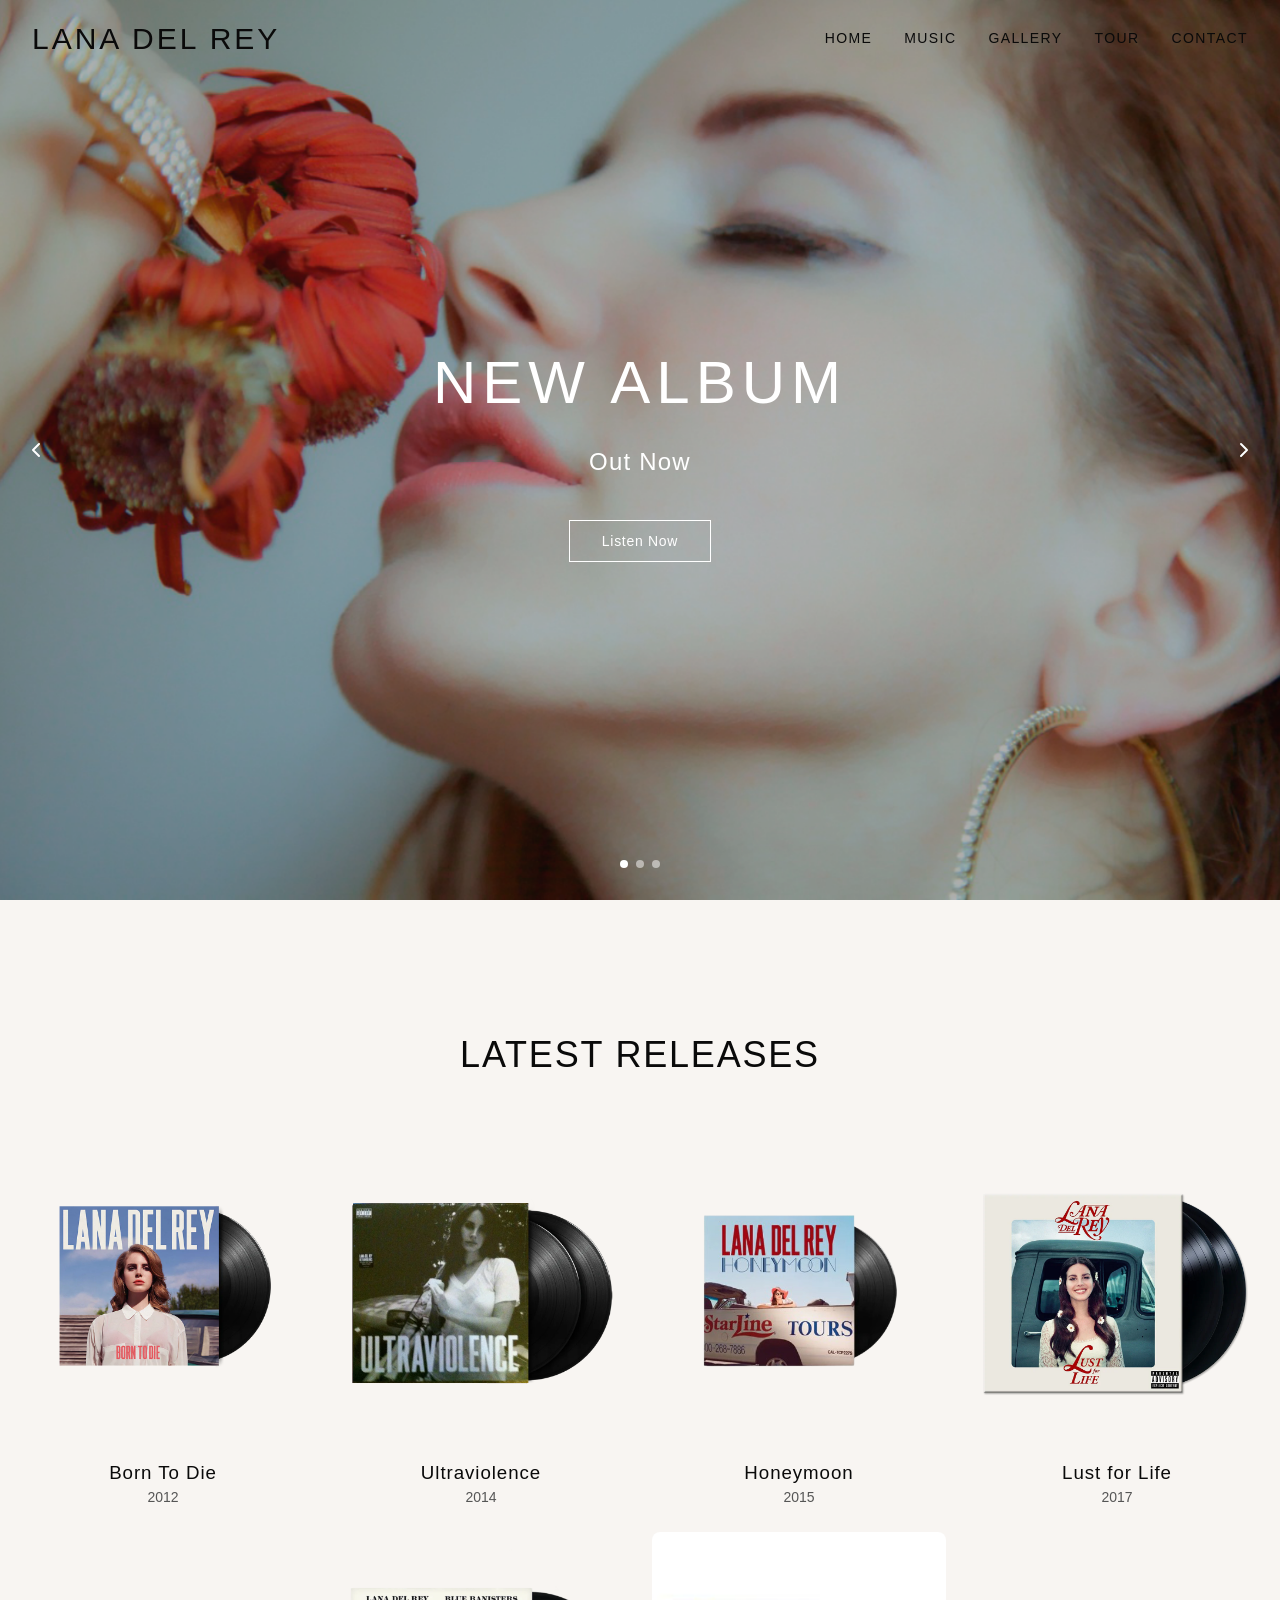
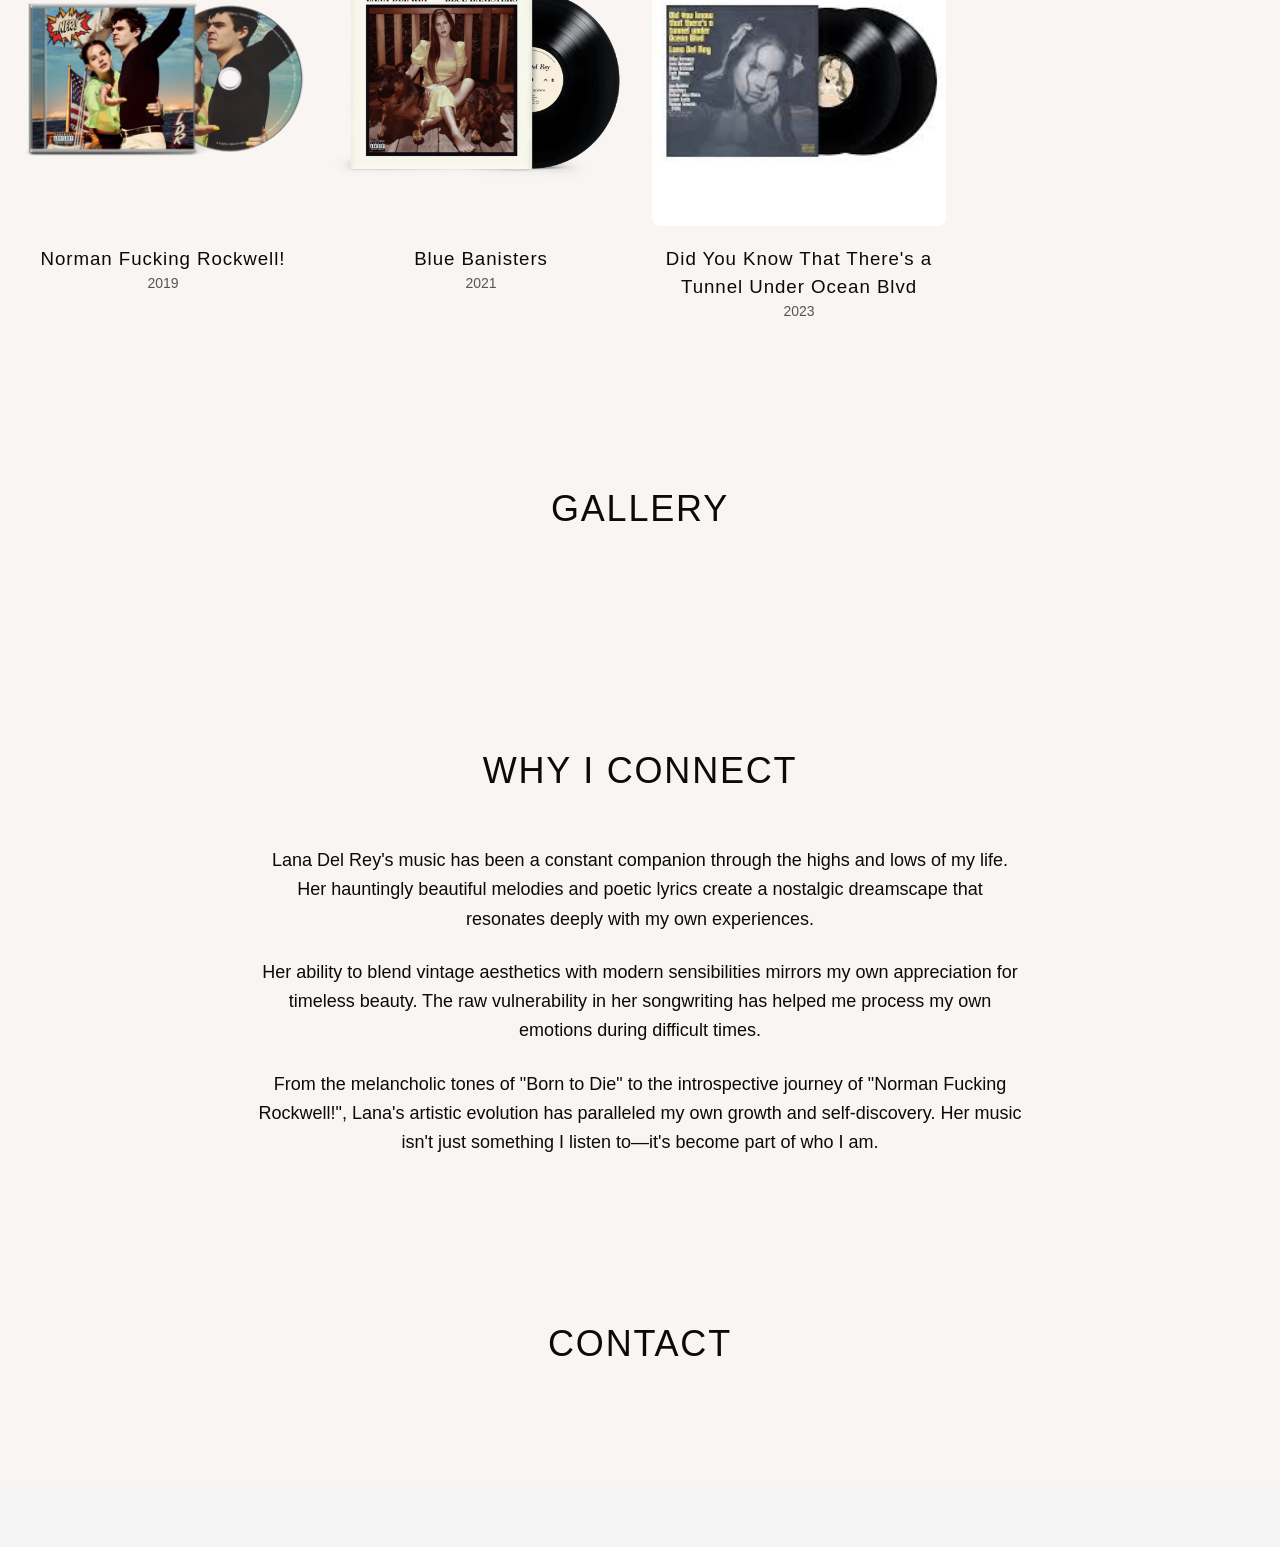
==== index.html @ 97d62895 "lanita :p" ====
<!DOCTYPE html>
<html lang="es">
<head>
  <meta charset="UTF-8">
  <meta name="viewport" content="width=device-width, initial-scale=1.0">
  <title>Lana Del Rey Fan Page</title>
  <link rel="stylesheet" href="animation1.css">
  <link rel="stylesheet" href="styles.css">
  <link rel="stylesheet" href="discography.css">
</head>
<body>
  <main class="min-h-screen bg-light">
    <!-- Navbar -->
    <nav id="navbar" class="navbar navbar-transparent">
      <div class="container">
        <div class="navbar-container">
          <a href="/" class="navbar-logo">LANA DEL REY</a>
          
          <div class="navbar-desktop">
            <a href="#" class="navbar-desktop-link">HOME</a>
            <a href="#music" class="navbar-desktop-link">MUSIC</a>
            <a href="#gallery" class="navbar-desktop-link">GALLERY</a>
            <a href="#tour" class="navbar-desktop-link">TOUR</a>
            <a href="#contact" class="navbar-desktop-link">CONTACT</a>
          </div>
          
          <button class="navbar-mobile-button" id="mobile-menu-open">
            <svg xmlns="http://www.w3.org/2000/svg" width="24" height="24" viewBox="0 0 24 24" fill="none" stroke="currentColor" stroke-width="2" stroke-linecap="round" stroke-linejoin="round">
              <line x1="4" x2="20" y1="12" y2="12" />
              <line x1="4" x2="20" y1="6" y2="6" />
              <line x1="4" x2="20" y1="18" y2="18" />
            </svg>
          </button>
        </div>
      </div>
    </nav>
    
    <!-- Mobile Menu -->
    <div id="mobile-menu" class="navbar-mobile-menu">
      <div class="navbar-mobile-header">
        <button class="navbar-mobile-close" id="mobile-menu-close">
          <svg xmlns="http://www.w3.org/2000/svg" width="24" height="24" viewBox="0 0 24 24" fill="none" stroke="currentColor" stroke-width="2" stroke-linecap="round" stroke-linejoin="round">
            <path d="M18 6 6 18" />
            <path d="m6 6 12 12" />
          </svg>
        </button>
      </div>
      <div class="navbar-mobile-links">
        <a href="#" class="navbar-mobile-link" data-mobile-link>HOME</a>
        <a href="#music" class="navbar-mobile-link" data-mobile-link>MUSIC</a>
        <a href="#gallery" class="navbar-mobile-link" data-mobile-link>GALLERY</a>
        <a href="#tour" class="navbar-mobile-link" data-mobile-link>TOUR</a>
        <a href="#contact" class="navbar-mobile-link" data-mobile-link>CONTACT</a>
      </div>
    </div>
    
    <!-- Hero Slider -->
    <div id="hero-slider" class="hero-slider">
      <div class="hero-slide active" data-index="0">
        <div class="hero-bg" style="background-image: url('assets/img/slide1.png')">
          <div class="hero-overlay"></div>
        </div>
        <div class="hero-content">
          <div class="hero-text">
            <h1 class="hero-title">NEW ALBUM</h1>
            <p class="hero-subtitle">Out Now</p>
            <button class="hero-button">Listen Now</button>
          </div>
        </div>
      </div>
      
      <div class="hero-slide" data-index="1">
        <div class="hero-bg" style="background-image: url('assets/img/slide2.png')">
          <div class="hero-overlay"></div>
        </div>
        <div class="hero-content">
          <div class="hero-text">
            <h1 class="hero-title">WORLD TOUR</h1>
            <p class="hero-subtitle">Starting June 2025</p>
            <button class="hero-button">Get Tickets</button>
          </div>
        </div>
      </div>
      
      <div class="hero-slide" data-index="2">
        <div class="hero-bg" style="background-image: url('assets/img/slide3.png')">
          <div class="hero-overlay"></div>
        </div>
        <div class="hero-content">
          <div class="hero-text">
            <h1 class="hero-title">EXCLUSIVE MERCH</h1>
            <p class="hero-subtitle">Limited Edition Collection</p>
            <button class="hero-button">Shop Now</button>
          </div>
        </div>
      </div>
      
      <button class="hero-nav-button hero-prev" id="hero-prev">
        <svg xmlns="http://www.w3.org/2000/svg" width="24" height="24" viewBox="0 0 24 24" fill="none" stroke="currentColor" stroke-width="2" stroke-linecap="round" stroke-linejoin="round">
          <path d="m15 18-6-6 6-6"/>
        </svg>
      </button>
      
      <button class="hero-nav-button hero-next" id="hero-next">
        <svg xmlns="http://www.w3.org/2000/svg" width="24" height="24" viewBox="0 0 24 24" fill="none" stroke="currentColor" stroke-width="2" stroke-linecap="round" stroke-linejoin="round">
          <path d="m9 18 6-6-6-6"/>
        </svg>
      </button>
      
      <div class="hero-dots">
        <button class="hero-dot active" data-index="0"></button>
        <button class="hero-dot" data-index="1"></button>
        <button class="hero-dot" data-index="2"></button>
      </div>
    </div>
    

    <div class="container mx-auto px-4 py-16 space-y-24">
      <section id="music" class="pt-16">
        <h2 class="text-3xl md-text-4xl font-light tracking-wider text-center mb-12">LATEST RELEASES</h2>

        
        <!-- Discography -->
        <div id="discography" class="discography">
        </div>
      </section>

      <section id="gallery" class="pt-16">
        <h2 class="text-3xl md-text-4xl font-light tracking-wider text-center mb-12">GALLERY</h2>
        <!-- Gallery - Se completará con el componente gallery -->
        <div id="gallery-container" class="gallery">
          <!-- El contenido de la galería se cargará desde JavaScript -->
        </div>
      </section>

      <section id="connection" class="pt-16">
        <h2 class="text-3xl md-text-4xl font-light tracking-wider text-center mb-12">WHY I CONNECT</h2>
        <div class="max-w-3xl mx-auto text-center">
          <p class="text-lg leading-relaxed mb-6">
            Lana Del Rey's music has been a constant companion through the highs and lows of my life. Her hauntingly
            beautiful melodies and poetic lyrics create a nostalgic dreamscape that resonates deeply with my own
            experiences.
          </p>
          <p class="text-lg leading-relaxed mb-6">
            Her ability to blend vintage aesthetics with modern sensibilities mirrors my own appreciation for timeless
            beauty. The raw vulnerability in her songwriting has helped me process my own emotions during difficult
            times.
          </p>
          <p class="text-lg leading-relaxed">
            From the melancholic tones of "Born to Die" to the introspective journey of "Norman Fucking Rockwell!",
            Lana's artistic evolution has paralleled my own growth and self-discovery. Her music isn't just something
            I listen to—it's become part of who I am.
          </p>
        </div>
      </section>

      <section id="contact" class="pt-16">
        <h2 class="text-3xl md-text-4xl font-light tracking-wider text-center mb-12">CONTACT</h2>
        <!-- Contact - Se completará con el componente contact -->
        <div id="contact-form" class="contact">
          <!-- El contenido del formulario de contacto se cargará desde JavaScript -->
        </div>
      </section>
    </div>
    
    <!-- Footer - Se completará con el componente footer -->
    <footer id="footer" class="footer">
      <!-- El contenido del footer se cargará desde JavaScript -->
    </footer>
  </main>

  <script src="animation.js"></script>
  <script src="hero-slider.js"></script>
  <script src="nav-bar.js"></script>
  <script src="discograhpy.js"></script>
</body>
</html>
---- styles.css ----
/* Estilos base */
:root {
  /* Variables de tema claro */
  --background: #f8f5f2;
  --foreground: #0a0a0a;
  --card: #ffffff;
  --card-foreground: #0a0a0a;
  --popover: #ffffff;
  --popover-foreground: #0a0a0a;
  --primary: #171717;
  --primary-foreground: #fafafa;
  --secondary: #f5f5f5;
  --secondary-foreground: #171717;
  --muted: #f5f5f5;
  --muted-foreground: #737373;
  --accent: #f5f5f5;
  --accent-foreground: #171717;
  --radius: 0.5rem;
  --sidebar-background: #fafafa;
  --sidebar-foreground: #424242;
  --sidebar-primary: #1a1a1a;
  --sidebar-primary-foreground: #fafafa;
  --sidebar-accent: #f4f4f5;
  --sidebar-accent-foreground: #1a1a1a;
  --sidebar-border: #e8e8ec;
}

html {
  scroll-behavior: smooth;
}

/* Estilos generales */
* {
  box-sizing: border-box;
  border-color: var(--border);
  margin: 0;
  padding: 0;
}

body {
  font-family: Arial, Helvetica, sans-serif;
  background-color: var(--background);
  color: var(--foreground);
  line-height: 1.5;
}

/* Utilidades para texto */
.text-balance {
  text-wrap: balance;
}

/* Utilidades comunes (simulando algunas clases de Tailwind) */
.container {
  width: 100%;
  margin-left: auto;
  margin-right: auto;
  padding-left: 1rem;
  padding-right: 1rem;
}

@media (min-width: 640px) {
  .container {
    max-width: 640px;
  }
}

@media (min-width: 768px) {
  .container {
    max-width: 768px;
  }
}

@media (min-width: 1024px) {
  .container {
    max-width: 1024px;
  }
}

@media (min-width: 1280px) {
  .container {
    max-width: 1280px;
  }
}

/* Utilidades para flex */
.flex {
  display: flex;
}

.flex-col {
  flex-direction: column;
}

.items-center {
  align-items: center;
}

.justify-between {
  justify-content: space-between;
}

.justify-center {
  justify-content: center;
}

.gap-2 {
  gap: 0.5rem;
}

.gap-4 {
  gap: 1rem;
}

/* Utilidades para margin y padding */
.m-0 {
  margin: 0;
}

.m-2 {
  margin: 0.5rem;
}

.m-4 {
  margin: 1rem;
}

.mx-auto {
  margin-left: auto;
  margin-right: auto;
}

.max-w-3xl {
  max-width: 48rem;
}

.mt-2 {
  margin-top: 0.5rem;
}

.mt-4 {
  margin-top: 1rem;
}

.mb-2 {
  margin-bottom: 0.5rem;
}

.mb-4 {
  margin-bottom: 1rem;
}

.mb-6 {
  margin-bottom: 1.5rem;
}

.mb-12 {
  margin-bottom: 3rem;
}

.space-y-24 > * + * {
  margin-top: 6rem;
}

.p-2 {
  padding: 0.5rem;
}

.p-4 {
  padding: 1rem;
}

.px-4 {
  padding-left: 1rem;
  padding-right: 1rem;
}

.py-16 {
  padding-top: 4rem;
  padding-bottom: 4rem;
}

.pt-16 {
  padding-top: 4rem;
}

/* Utilidades para bordes */
.rounded {
  border-radius: var(--radius);
}

.border {
  border-width: 1px;
  border-style: solid;
}

/* Componentes básicos */
.btn {
  display: inline-flex;
  align-items: center;
  justify-content: center;
  border-radius: var(--radius);
  font-weight: 500;
  padding: 0.5rem 1rem;
  cursor: pointer;
  transition: background-color 0.2s, color 0.2s, border-color 0.2s;
}

.btn-primary {
  background-color: var(--primary);
  color: var(--primary-foreground);
}

.btn-secondary {
  background-color: var(--secondary);
  color: var(--secondary-foreground);
}

.btn-outline {
  background-color: transparent;
  border: 1px solid var(--border);
}

.card {
  background-color: var(--card);
  color: var(--card-foreground);
  border-radius: var(--radius);
  border: 1px solid var(--border);
  padding: 1rem;
}

/* Utilidades para texto */
.text-sm {
  font-size: 0.875rem;
}

.text-base {
  font-size: 1rem;
}

.text-lg {
  font-size: 1.125rem;
}

.text-xl {
  font-size: 1.25rem;
}

.text-2xl {
  font-size: 1.5rem;
}

.text-3xl {
  font-size: 1.875rem;
}

.text-lg {
  font-size: 1.125rem;
}

.font-medium {
  font-weight: 500;
}

.font-bold {
  font-weight: 700;
}

.font-light {
  font-weight: 300;
}

.tracking-wider {
  letter-spacing: 0.05em;
}

.leading-relaxed {
  line-height: 1.625;
}

.text-center {
  text-align: center;
}

/* Utilidades para colores */
.bg-background {
  background-color: var(--background);
}

.bg-light {
  background-color: var(--background);
}

.bg-primary {
  background-color: var(--primary);
}

.bg-secondary {
  background-color: var(--secondary);
}

.bg-muted {
  background-color: var(--muted);
}

.text-foreground {
  color: var(--foreground);
}

.text-primary {
  color: var(--primary);
}

.text-secondary {
  color: var(--secondary-foreground);
}

.text-muted {
  color: var(--muted-foreground);
}

/* Utilidades para visibilidad */
.hidden {
  display: none;
}

.min-h-screen {
  min-height: 100vh;
}

/* Navbar */
.navbar {
  position: fixed;
  top: 0;
  left: 0;
  width: 100%;
  z-index: 50;
  transition: all 0.3s ease;
}

.navbar-transparent {
  background-color: transparent;
}

.navbar-scrolled {
  background-color: rgba(255, 255, 255, 0.9);
  backdrop-filter: blur(8px);
  box-shadow: 0 1px 2px rgba(0, 0, 0, 0.1);
}

.navbar-container {
  display: flex;
  align-items: center;
  justify-content: space-between;
  padding: 1rem;
}

.navbar-logo {
  font-size: 1.5rem;
  font-weight: 300;
  letter-spacing: 0.1em;
  text-decoration: none;
  color: inherit;
}

.navbar-desktop {
  display: none;
}

.navbar-desktop-link {
  font-size: 0.875rem;
  letter-spacing: 0.1em;
  text-decoration: none;
  color: inherit;
  position: relative;
}

.navbar-desktop-link:hover {
  color: #666;
}

.navbar-desktop-link::after {
  content: "";
  position: absolute;
  bottom: -4px;
  left: 0;
  width: 0;
  height: 1px;
  background-color: black;
  transition: width 0.3s ease;
}

.navbar-desktop-link:hover::after {
  width: 100%;
}

.navbar-mobile-button {
  background: none;
  border: none;
  cursor: pointer;
  padding: 0;
}

.navbar-mobile-menu {
  position: fixed;
  inset: 0;
  background-color: white;
  z-index: 100;
  display: flex;
  flex-direction: column;
  transform: translateX(100%);
  transition: transform 0.3s ease, opacity 0.3s ease;
  opacity: 0;
}

.navbar-mobile-menu.active {
  transform: translateX(0);
  opacity: 1;
}

.navbar-mobile-header {
  display: flex;
  justify-content: flex-end;
  padding: 1rem;
}

.navbar-mobile-close {
  background: none;
  border: none;
  cursor: pointer;
  padding: 0;
}

.navbar-mobile-links {
  display: flex;
  flex-direction: column;
  align-items: center;
  justify-content: center;
  flex: 1;
}

.navbar-mobile-link {
  font-size: 1.25rem;
  letter-spacing: 0.1em;
  text-decoration: none;
  color: inherit;
  margin: 1rem 0;
}

@media (min-width: 768px) {
  .navbar-logo {
    font-size: 1.875rem;
  }
  
  .navbar-desktop {
    display: flex;
    gap: 2rem;
  }
  
  .navbar-mobile-button {
    display: none;
  }
}

.hero-slider {
  width: 100%;
  height: 100vh;
  position: relative;
  overflow: hidden;
}

.hero-slide {
  position: absolute;
  inset: 0;
  opacity: 0;
  transition: opacity 1s ease;
}

.hero-slide.active {
  opacity: 1;
}

.hero-bg {
  position: absolute;
  inset: 0;
  background-size: cover;
  background-position: center;
}

.hero-overlay {
  position: absolute;
  inset: 0;
  background-color: rgba(0, 0, 0, 0.3);
}

.hero-content {
  position: absolute;
  inset: 0;
  display: flex;
  align-items: center;
  justify-content: center;
  text-align: center;
  color: white;
}

.hero-text {
  padding: 0 1rem;
}

.hero-title {
  font-size: 2.25rem;
  font-weight: 300;
  letter-spacing: 0.1em;
  margin-bottom: 1rem;
}

.hero-subtitle {
  font-size: 1.25rem;
  font-weight: 300;
  letter-spacing: 0.05em;
  margin-bottom: 1.5rem;
}

.hero-button {
  margin-top: 1rem;
  padding: 0.75rem 2rem;
  border: 1px solid white;
  background: transparent;
  color: white;
  font-size: 0.875rem;
  letter-spacing: 0.05em;
  cursor: pointer;
  transition: background-color 0.3s, color 0.3s;
}

.hero-button:hover {
  background-color: white;
  color: black;
}

.hero-nav-button {
  position: absolute;
  top: 50%;
  transform: translateY(-50%);
  width: 2.5rem;
  height: 2.5rem;
  display: flex;
  align-items: center;
  justify-content: center;
  color: white;
  background: transparent;
  border: none;
  border-radius: 50%;
  cursor: pointer;
  transition: background-color 0.3s;
}

.hero-nav-button:hover {
  background-color: rgba(255, 255, 255, 0.1);
}

.hero-prev {
  left: 1rem;
}

.hero-next {
  right: 1rem;
}

.hero-dots {
  position: absolute;
  bottom: 2rem;
  left: 50%;
  transform: translateX(-50%);
  display: flex;
  gap: 0.5rem;
}

.hero-dot {
  width: 0.5rem;
  height: 0.5rem;
  border-radius: 50%;
  background-color: rgba(255, 255, 255, 0.5);
  border: none;
  padding: 0;
  cursor: pointer;
}

.hero-dot.active {
  background-color: white;
}

@media (min-width: 768px) {
  .hero-title {
    font-size: 3.75rem;
  }
  
  .hero-subtitle {
    font-size: 1.5rem;
  }
}

.music-player {
  margin-bottom: 2rem;
}

.discography {
  display: grid;
  grid-template-columns: repeat(1, 1fr);
  gap: 1.5rem;
}

.gallery {
  display: grid;
  grid-template-columns: repeat(1, 1fr);
  gap: 1rem;
}

.contact {
  max-width: 36rem;
  margin: 0 auto;
}

.footer {
  background-color: var(--muted);
  padding: 2rem 0;
  text-align: center;
}

/* Media queries */
@media (min-width: 768px) {
  .md-text-4xl {
    font-size: 2.25rem;
  }
  
  .md\:block {
    display: block;
  }

  .md\:hidden {
    display: none;
  }
  
  .discography {
    grid-template-columns: repeat(2, 1fr);
  }
  
  .gallery {
    grid-template-columns: repeat(3, 1fr);
  }
}

@media (min-width: 1024px) {
  .discography {
    grid-template-columns: repeat(3, 1fr);
  }
  
  .gallery {
    grid-template-columns: repeat(4, 1fr);
  }
}
---- discography.css ----
:root {
  --background: #f8f5f2;
  --foreground: #0a0a0a;
  --card: #ffffff;
  --card-foreground: #0a0a0a;
  --popover: #ffffff;
  --popover-foreground: #0a0a0a;
  --primary: #171717;
  --primary-foreground: #fafafa;
  --secondary: #f5f5f5;
  --secondary-foreground: #171717;
  --muted: #f5f5f5;
  --muted-foreground: #737373;
  --accent: #f5f5f5;
  --accent-foreground: #171717;    
}

.discography {
  display: grid;
  grid-template-columns: repeat(auto-fit, minmax(180px, 1fr));
  max-width: 1440px; /* opcional para evitar filas muy largas en pantallas grandes */
  gap: 1.5rem;
  margin-top: 4rem;
}

@media (min-width: 1280px) {
  .discography {
    grid-template-columns: repeat(4, 1fr);
  }
}

.album-card {
  cursor: pointer;
  transition: transform 0.3s ease;
  position: relative;
}

.album-card:hover {
  transform: translateY(-10px);
}

.album-card img {
  width: 100%;
  aspect-ratio: 1 / 1;
  object-fit: cover;
  border-radius: 0.5rem;
  transition: transform 0.5s ease;
}

.album-card:hover img {
  transform: scale(1.1);
}

.album-overlay {
  position: absolute;
  inset: 0;
  background-color: rgba(0, 0, 0, 0);
  display: flex;
  align-items: center;
  justify-content: center;
  transition: background-color 0.3s ease, opacity 0.3s ease;
  opacity: 0;
  border-radius: 0.5rem;
}

.album-card:hover .album-overlay {
  background-color: rgba(0, 0, 0, 0.3);
  opacity: 1;
}

.album-overlay button {
  background-color: white;
  color: black;
  padding: 0.5rem 1rem;
  font-size: 0.875rem;
  border-radius: 0.25rem;
  text-transform: uppercase;
  letter-spacing: 0.05em;
  border: none;
  transition: background-color 0.3s ease, color 0.3s ease, transform 0.2s ease;
}

.album-overlay button:hover {
  background-color: var(--accent-foreground);
  color: white;
  transform: scale(1.05);
}

.album-info {
  margin-top: 0.75rem;
  text-align: center;
}

.album-info h3 {
  font-weight: 500;
  letter-spacing: 0.05em;
}

.album-info p {
  font-size: 0.875rem;
  color: #555;
}
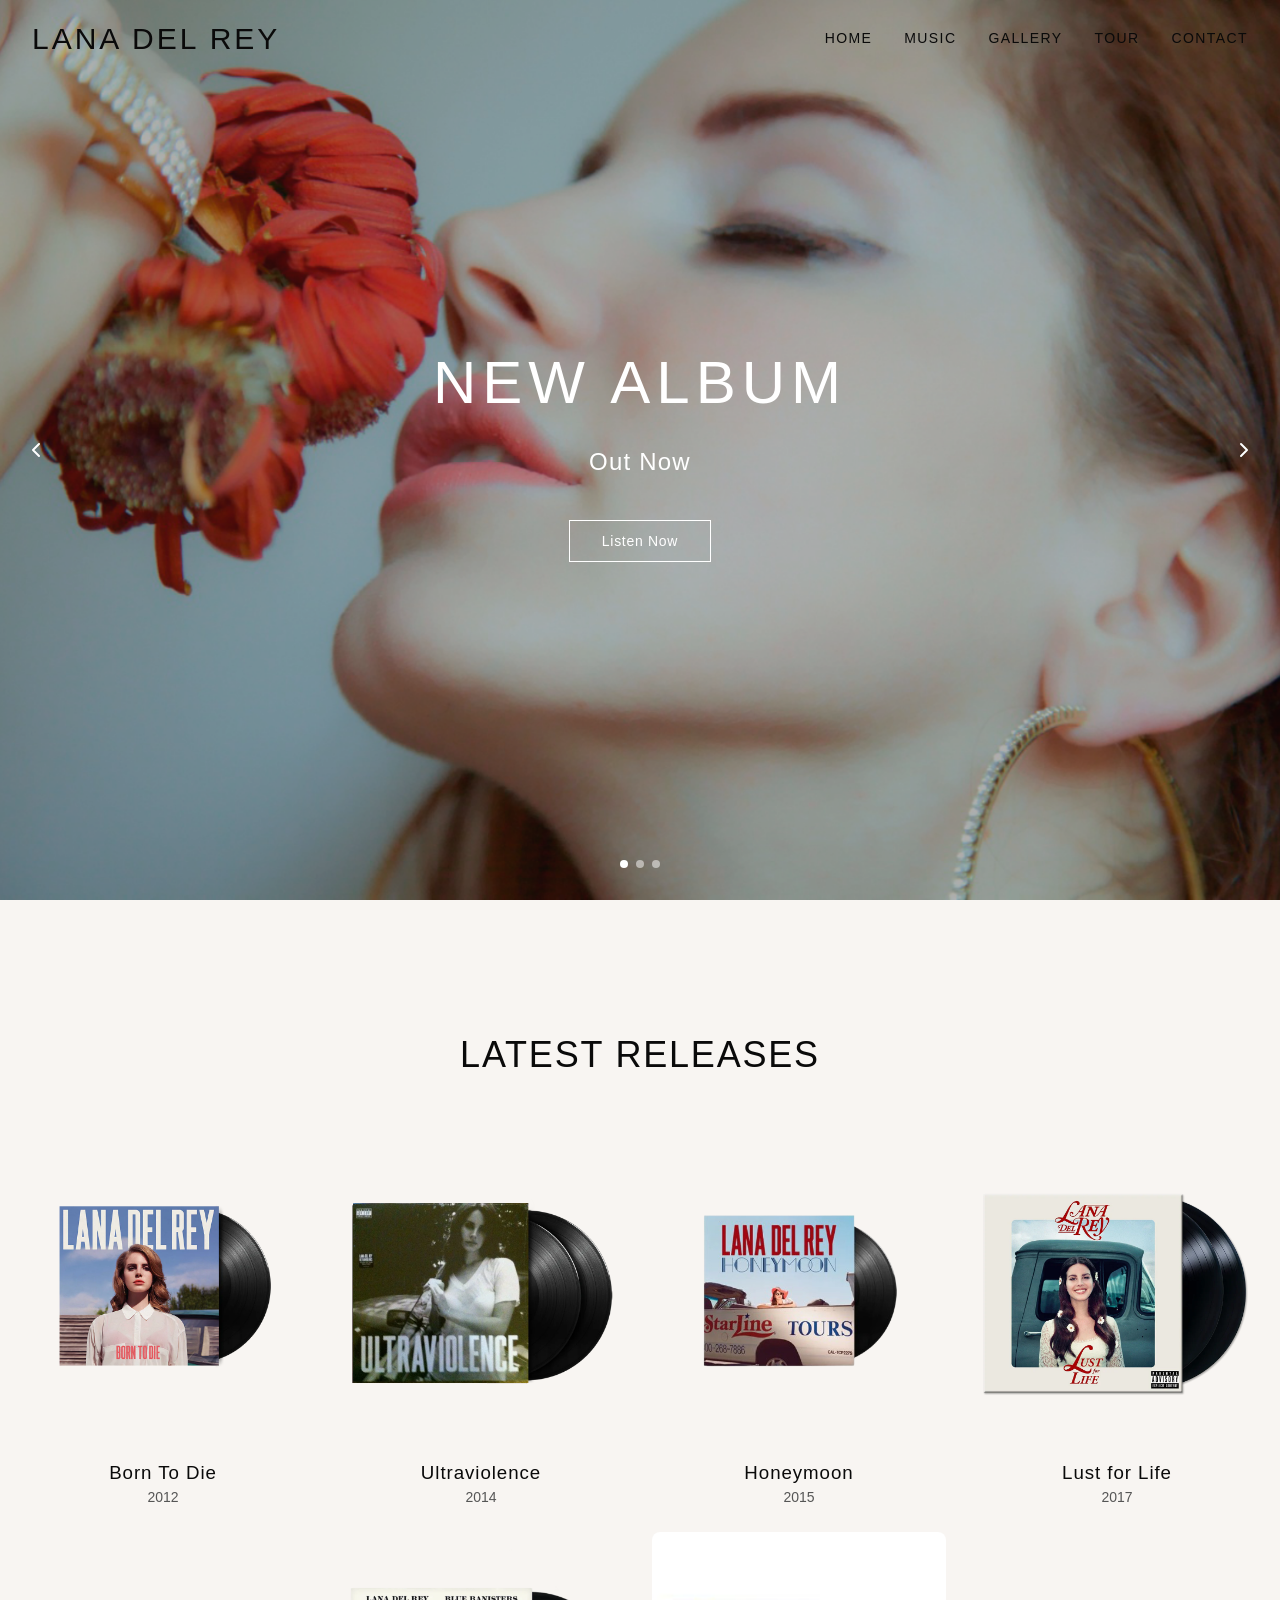
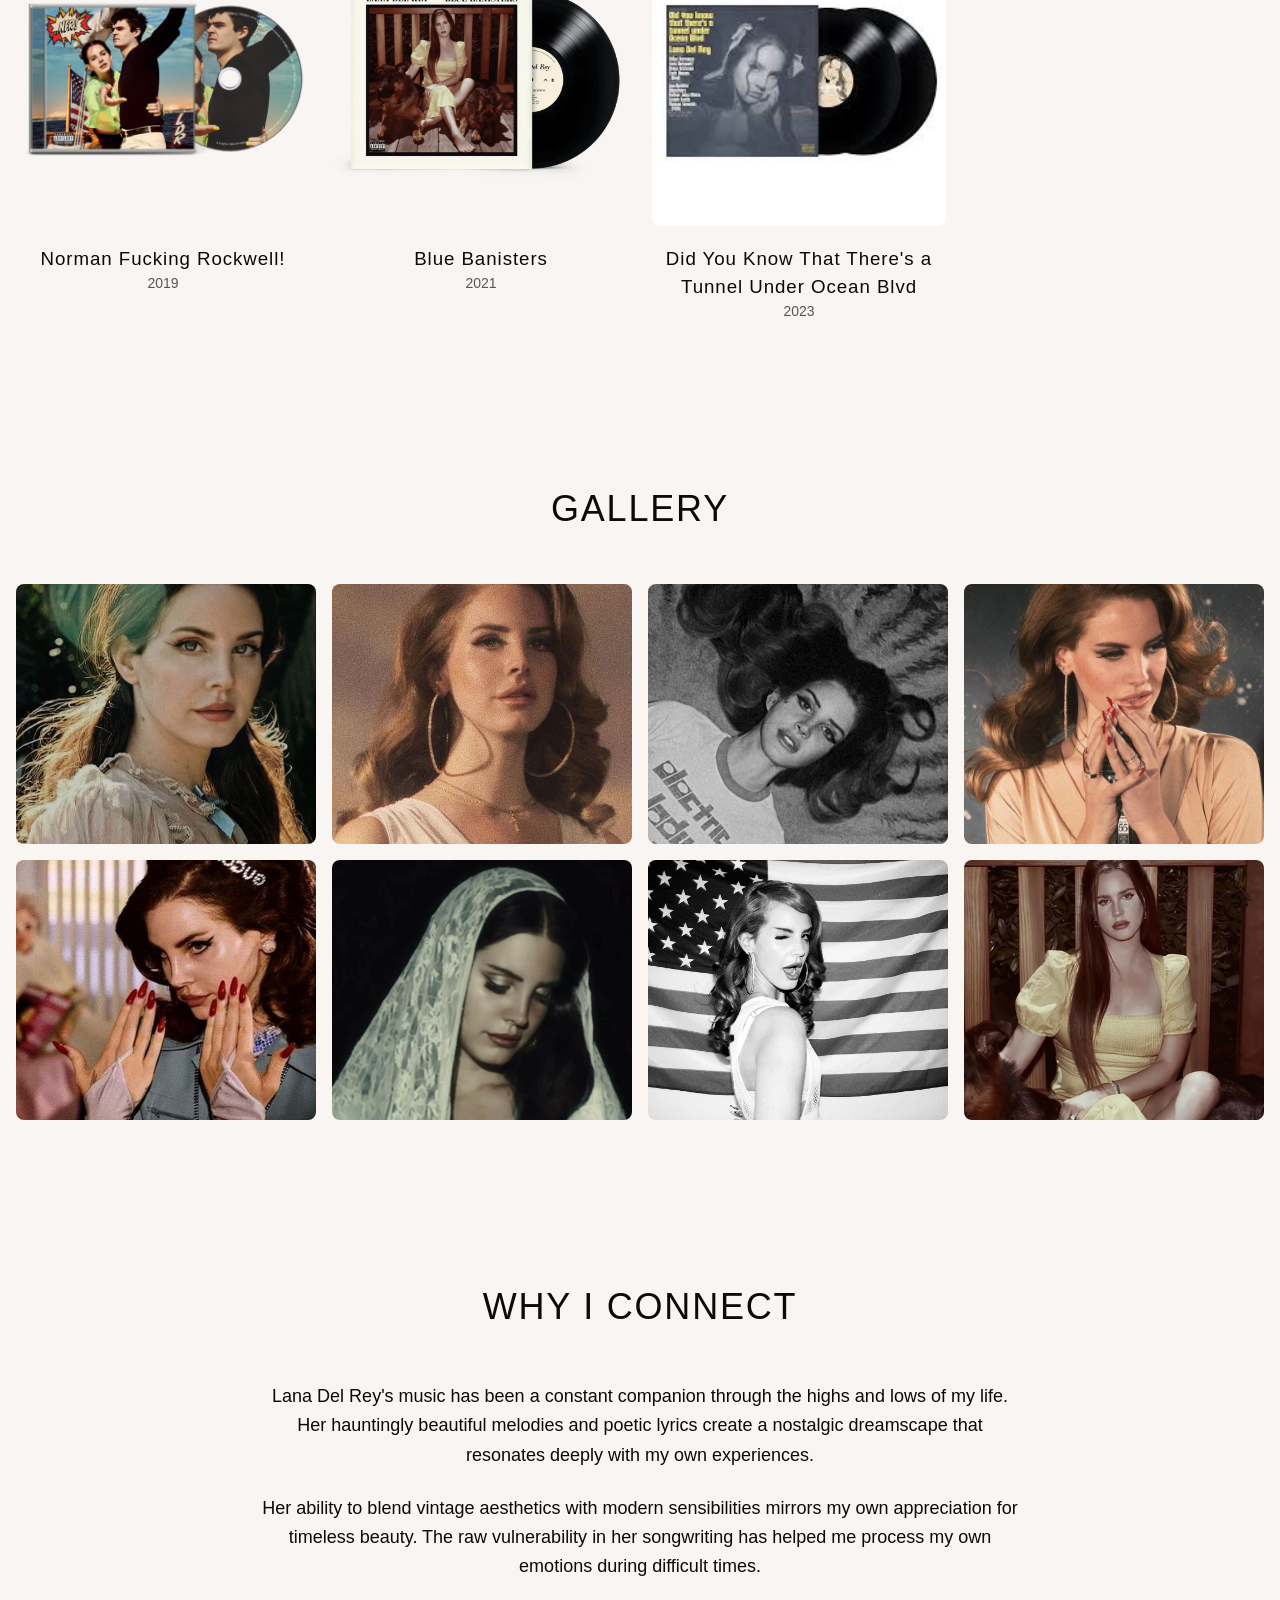
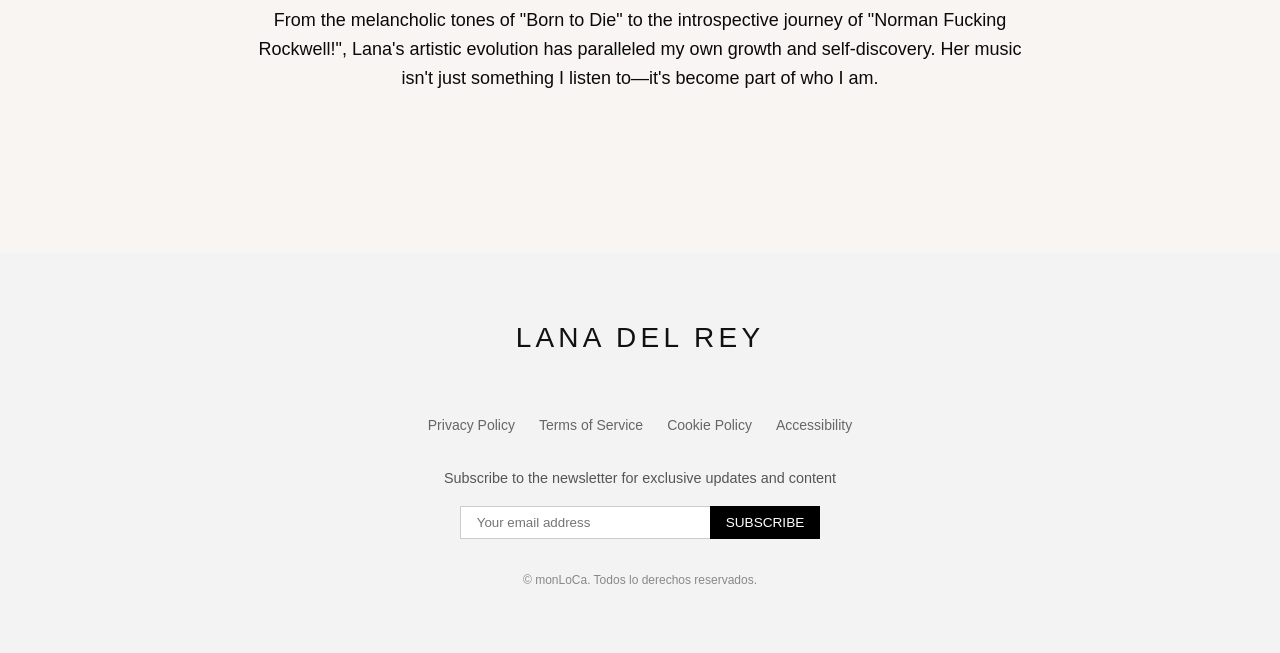
==== commit 40a25665: "aaaaaaaaaaaaaaaa" ====
--- a/index.html
+++ b/index.html
@@ -1,177 +1,277 @@
 <!DOCTYPE html>
 <html lang="es">
-<head>
-  <meta charset="UTF-8">
-  <meta name="viewport" content="width=device-width, initial-scale=1.0">
-  <title>Lana Del Rey Fan Page</title>
-  <link rel="stylesheet" href="animation1.css">
-  <link rel="stylesheet" href="styles.css">
-  <link rel="stylesheet" href="discography.css">
-</head>
-<body>
-  <main class="min-h-screen bg-light">
-    <!-- Navbar -->
-    <nav id="navbar" class="navbar navbar-transparent">
-      <div class="container">
-        <div class="navbar-container">
-          <a href="/" class="navbar-logo">LANA DEL REY</a>
-          
-          <div class="navbar-desktop">
-            <a href="#" class="navbar-desktop-link">HOME</a>
-            <a href="#music" class="navbar-desktop-link">MUSIC</a>
-            <a href="#gallery" class="navbar-desktop-link">GALLERY</a>
-            <a href="#tour" class="navbar-desktop-link">TOUR</a>
-            <a href="#contact" class="navbar-desktop-link">CONTACT</a>
-          </div>
-          
-          <button class="navbar-mobile-button" id="mobile-menu-open">
-            <svg xmlns="http://www.w3.org/2000/svg" width="24" height="24" viewBox="0 0 24 24" fill="none" stroke="currentColor" stroke-width="2" stroke-linecap="round" stroke-linejoin="round">
-              <line x1="4" x2="20" y1="12" y2="12" />
-              <line x1="4" x2="20" y1="6" y2="6" />
-              <line x1="4" x2="20" y1="18" y2="18" />
+  <head>
+    <meta charset="UTF-8" />
+    <meta name="viewport" content="width=device-width, initial-scale=1.0" />
+    <title>Lana Del Rey Fan Page</title>
+    <link rel="icon" type="image/x-icon" href="assets/img/icon.png" />
+    <link rel="stylesheet" href="animation1.css"/>
+    <link rel="stylesheet" href="styles.css"/>
+    <link rel="stylesheet" href="discography.css"/>
+    <link rel="stylesheet" href="gallery.css"/>
+    <link rel="stylesheet" href="footer.css"/>
+  </head>
+  <body>
+    <main class="min-h-screen bg-light">
+      <!-- Navbar -->
+      <nav id="navbar" class="navbar navbar-transparent">
+        <div class="container">
+          <div class="navbar-container">
+            <a href="/" class="navbar-logo">LANA DEL REY</a>
+
+            <div class="navbar-desktop">
+              <a href="#" class="navbar-desktop-link">HOME</a>
+              <a href="#music" class="navbar-desktop-link">MUSIC</a>
+              <a href="#gallery" class="navbar-desktop-link">GALLERY</a>
+              <a href="#tour" class="navbar-desktop-link">TOUR</a>
+              <a href="#contact" class="navbar-desktop-link">CONTACT</a>
+            </div>
+
+            <button class="navbar-mobile-button" id="mobile-menu-open">
+              <svg
+                xmlns="http://www.w3.org/2000/svg"
+                width="24"
+                height="24"
+                viewBox="0 0 24 24"
+                fill="none"
+                stroke="currentColor"
+                stroke-width="2"
+                stroke-linecap="round"
+                stroke-linejoin="round"
+              >
+                <line x1="4" x2="20" y1="12" y2="12" />
+                <line x1="4" x2="20" y1="6" y2="6" />
+                <line x1="4" x2="20" y1="18" y2="18" />
+              </svg>
+            </button>
+          </div>
+        </div>
+      </nav>
+
+      <!-- Mobile Menu -->
+      <div id="mobile-menu" class="navbar-mobile-menu">
+        <div class="navbar-mobile-header">
+          <button class="navbar-mobile-close" id="mobile-menu-close">
+            <svg
+              xmlns="http://www.w3.org/2000/svg"
+              width="24"
+              height="24"
+              viewBox="0 0 24 24"
+              fill="none"
+              stroke="currentColor"
+              stroke-width="2"
+              stroke-linecap="round"
+              stroke-linejoin="round"
+            >
+              <path d="M18 6 6 18" />
+              <path d="m6 6 12 12" />
             </svg>
           </button>
         </div>
+        <div class="navbar-mobile-links">
+          <a href="#" class="navbar-mobile-link" data-mobile-link>HOME</a>
+          <a href="#music" class="navbar-mobile-link" data-mobile-link>MUSIC</a>
+          <a href="#gallery" class="navbar-mobile-link" data-mobile-link
+            >GALLERY</a
+          >
+          <a href="#tour" class="navbar-mobile-link" data-mobile-link>TOUR</a>
+          <a href="#contact" class="navbar-mobile-link" data-mobile-link
+            >CONTACT</a
+          >
+        </div>
       </div>
-    </nav>
-    
-    <!-- Mobile Menu -->
-    <div id="mobile-menu" class="navbar-mobile-menu">
-      <div class="navbar-mobile-header">
-        <button class="navbar-mobile-close" id="mobile-menu-close">
-          <svg xmlns="http://www.w3.org/2000/svg" width="24" height="24" viewBox="0 0 24 24" fill="none" stroke="currentColor" stroke-width="2" stroke-linecap="round" stroke-linejoin="round">
-            <path d="M18 6 6 18" />
-            <path d="m6 6 12 12" />
+
+      <!-- Hero Slider -->
+      <div id="hero-slider" class="hero-slider">
+        <div class="hero-slide active" data-index="0">
+          <div
+            class="hero-bg"
+            style="background-image: url('assets/img/slide1.png')"
+          >
+            <div class="hero-overlay"></div>
+          </div>
+          <div class="hero-content">
+            <div class="hero-text">
+              <h1 class="hero-title">NEW ALBUM</h1>
+              <p class="hero-subtitle">Out Now</p>
+              <button class="hero-button">Listen Now</button>
+            </div>
+          </div>
+        </div>
+
+        <div class="hero-slide" data-index="1">
+          <div
+            class="hero-bg"
+            style="background-image: url('assets/img/slide2.png')"
+          >
+            <div class="hero-overlay"></div>
+          </div>
+          <div class="hero-content">
+            <div class="hero-text">
+              <h1 class="hero-title">WORLD TOUR</h1>
+              <p class="hero-subtitle">Starting June 2025</p>
+              <button class="hero-button">Get Tickets</button>
+            </div>
+          </div>
+        </div>
+
+        <div class="hero-slide" data-index="2">
+          <div
+            class="hero-bg"
+            style="background-image: url('assets/img/slide3.png')"
+          >
+            <div class="hero-overlay"></div>
+          </div>
+          <div class="hero-content">
+            <div class="hero-text">
+              <h1 class="hero-title">EXCLUSIVE MERCH</h1>
+              <p class="hero-subtitle">Limited Edition Collection</p>
+              <button class="hero-button">Shop Now</button>
+            </div>
+          </div>
+        </div>
+
+        <button class="hero-nav-button hero-prev" id="hero-prev">
+          <svg
+            xmlns="http://www.w3.org/2000/svg"
+            width="24"
+            height="24"
+            viewBox="0 0 24 24"
+            fill="none"
+            stroke="currentColor"
+            stroke-width="2"
+            stroke-linecap="round"
+            stroke-linejoin="round"
+          >
+            <path d="m15 18-6-6 6-6" />
           </svg>
         </button>
+
+        <button class="hero-nav-button hero-next" id="hero-next">
+          <svg
+            xmlns="http://www.w3.org/2000/svg"
+            width="24"
+            height="24"
+            viewBox="0 0 24 24"
+            fill="none"
+            stroke="currentColor"
+            stroke-width="2"
+            stroke-linecap="round"
+            stroke-linejoin="round"
+          >
+            <path d="m9 18 6-6-6-6" />
+          </svg>
+        </button>
+
+        <div class="hero-dots">
+          <button class="hero-dot active" data-index="0"></button>
+          <button class="hero-dot" data-index="1"></button>
+          <button class="hero-dot" data-index="2"></button>
+        </div>
       </div>
-      <div class="navbar-mobile-links">
-        <a href="#" class="navbar-mobile-link" data-mobile-link>HOME</a>
-        <a href="#music" class="navbar-mobile-link" data-mobile-link>MUSIC</a>
-        <a href="#gallery" class="navbar-mobile-link" data-mobile-link>GALLERY</a>
-        <a href="#tour" class="navbar-mobile-link" data-mobile-link>TOUR</a>
-        <a href="#contact" class="navbar-mobile-link" data-mobile-link>CONTACT</a>
+
+      <!-- Discography -->
+      <div class="container mx-auto px-4 py-16 space-y-24">
+        <section id="music" class="pt-16">
+          <h2
+            class="text-3xl md-text-4xl font-light tracking-wider text-center mb-12"
+          >
+            LATEST RELEASES
+          </h2>
+          <div id="discography" class="discography"></div>
+        </section>
+
+        <!-- Gallery -->
+        <section id="gallery" class="pt-16">
+          <h2
+            class="text-3xl md-text-4xl font-light tracking-wider text-center mb-12"
+          >
+            GALLERY
+          </h2>
+          <div id="gallery-container" class="gallery"></div>
+        </section>
+
+        <div id="lightbox">
+          <button id="lightbox-close">&times;</button>
+          <img id="lightbox-img" src alt="Expanded view" />
+        </div>
+
+        <section id="connection" class="pt-16">
+          <h2
+            class="text-3xl md-text-4xl font-light tracking-wider text-center mb-12"
+          >
+            WHY I CONNECT
+          </h2>
+          <div class="max-w-3xl mx-auto text-center">
+            <p class="text-lg leading-relaxed mb-6">
+              Lana Del Rey's music has been a constant companion through the
+              highs and lows of my life. Her hauntingly beautiful melodies and
+              poetic lyrics create a nostalgic dreamscape that resonates deeply
+              with my own experiences.
+            </p>
+            <p class="text-lg leading-relaxed mb-6">
+              Her ability to blend vintage aesthetics with modern sensibilities
+              mirrors my own appreciation for timeless beauty. The raw
+              vulnerability in her songwriting has helped me process my own
+              emotions during difficult times.
+            </p>
+            <p class="text-lg leading-relaxed">
+              From the melancholic tones of "Born to Die" to the introspective
+              journey of "Norman Fucking Rockwell!", Lana's artistic evolution
+              has paralleled my own growth and self-discovery. Her music isn't
+              just something I listen to—it's become part of who I am.
+            </p>
+          </div>
+        </section>
       </div>
-    </div>
-    
-    <!-- Hero Slider -->
-    <div id="hero-slider" class="hero-slider">
-      <div class="hero-slide active" data-index="0">
-        <div class="hero-bg" style="background-image: url('assets/img/slide1.png')">
-          <div class="hero-overlay"></div>
-        </div>
-        <div class="hero-content">
-          <div class="hero-text">
-            <h1 class="hero-title">NEW ALBUM</h1>
-            <p class="hero-subtitle">Out Now</p>
-            <button class="hero-button">Listen Now</button>
-          </div>
-        </div>
-      </div>
-      
-      <div class="hero-slide" data-index="1">
-        <div class="hero-bg" style="background-image: url('assets/img/slide2.png')">
-          <div class="hero-overlay"></div>
-        </div>
-        <div class="hero-content">
-          <div class="hero-text">
-            <h1 class="hero-title">WORLD TOUR</h1>
-            <p class="hero-subtitle">Starting June 2025</p>
-            <button class="hero-button">Get Tickets</button>
-          </div>
-        </div>
-      </div>
-      
-      <div class="hero-slide" data-index="2">
-        <div class="hero-bg" style="background-image: url('assets/img/slide3.png')">
-          <div class="hero-overlay"></div>
-        </div>
-        <div class="hero-content">
-          <div class="hero-text">
-            <h1 class="hero-title">EXCLUSIVE MERCH</h1>
-            <p class="hero-subtitle">Limited Edition Collection</p>
-            <button class="hero-button">Shop Now</button>
-          </div>
-        </div>
-      </div>
-      
-      <button class="hero-nav-button hero-prev" id="hero-prev">
-        <svg xmlns="http://www.w3.org/2000/svg" width="24" height="24" viewBox="0 0 24 24" fill="none" stroke="currentColor" stroke-width="2" stroke-linecap="round" stroke-linejoin="round">
-          <path d="m15 18-6-6 6-6"/>
-        </svg>
-      </button>
-      
-      <button class="hero-nav-button hero-next" id="hero-next">
-        <svg xmlns="http://www.w3.org/2000/svg" width="24" height="24" viewBox="0 0 24 24" fill="none" stroke="currentColor" stroke-width="2" stroke-linecap="round" stroke-linejoin="round">
-          <path d="m9 18 6-6-6-6"/>
-        </svg>
-      </button>
-      
-      <div class="hero-dots">
-        <button class="hero-dot active" data-index="0"></button>
-        <button class="hero-dot" data-index="1"></button>
-        <button class="hero-dot" data-index="2"></button>
-      </div>
-    </div>
-    
-
-    <div class="container mx-auto px-4 py-16 space-y-24">
-      <section id="music" class="pt-16">
-        <h2 class="text-3xl md-text-4xl font-light tracking-wider text-center mb-12">LATEST RELEASES</h2>
-
-        
-        <!-- Discography -->
-        <div id="discography" class="discography">
-        </div>
-      </section>
-
-      <section id="gallery" class="pt-16">
-        <h2 class="text-3xl md-text-4xl font-light tracking-wider text-center mb-12">GALLERY</h2>
-        <!-- Gallery - Se completará con el componente gallery -->
-        <div id="gallery-container" class="gallery">
-          <!-- El contenido de la galería se cargará desde JavaScript -->
-        </div>
-      </section>
-
-      <section id="connection" class="pt-16">
-        <h2 class="text-3xl md-text-4xl font-light tracking-wider text-center mb-12">WHY I CONNECT</h2>
-        <div class="max-w-3xl mx-auto text-center">
-          <p class="text-lg leading-relaxed mb-6">
-            Lana Del Rey's music has been a constant companion through the highs and lows of my life. Her hauntingly
-            beautiful melodies and poetic lyrics create a nostalgic dreamscape that resonates deeply with my own
-            experiences.
-          </p>
-          <p class="text-lg leading-relaxed mb-6">
-            Her ability to blend vintage aesthetics with modern sensibilities mirrors my own appreciation for timeless
-            beauty. The raw vulnerability in her songwriting has helped me process my own emotions during difficult
-            times.
-          </p>
-          <p class="text-lg leading-relaxed">
-            From the melancholic tones of "Born to Die" to the introspective journey of "Norman Fucking Rockwell!",
-            Lana's artistic evolution has paralleled my own growth and self-discovery. Her music isn't just something
-            I listen to—it's become part of who I am.
-          </p>
-        </div>
-      </section>
-
-      <section id="contact" class="pt-16">
-        <h2 class="text-3xl md-text-4xl font-light tracking-wider text-center mb-12">CONTACT</h2>
-        <!-- Contact - Se completará con el componente contact -->
-        <div id="contact-form" class="contact">
-          <!-- El contenido del formulario de contacto se cargará desde JavaScript -->
-        </div>
-      </section>
-    </div>
-    
-    <!-- Footer - Se completará con el componente footer -->
-    <footer id="footer" class="footer">
-      <!-- El contenido del footer se cargará desde JavaScript -->
-    </footer>
-  </main>
-
-  <script src="animation.js"></script>
-  <script src="hero-slider.js"></script>
-  <script src="nav-bar.js"></script>
-  <script src="discograhpy.js"></script>
-</body>
-</html>+
+      <!-- Footer -->
+      <footer class="footer">
+        <a href="index.html" class="brand">LANA DEL REY</a>
+
+        <div class="social-icons">
+          <a href="https://instagram.com" aria-label="Instagram"
+            ><i data-feather="instagram"></i
+          ></a>
+          <a href="https://twitter.com" aria-label="Twitter"
+            ><i data-feather="twitter"></i
+          ></a>
+          <a href="https://youtube.com" aria-label="YouTube"
+            ><i data-feather="youtube"></i
+          ></a>
+          <a href="https://facebook.com" aria-label="Facebook"
+            ><i data-feather="facebook"></i
+          ></a>
+          <a href="https://spotify.com" aria-label="Spotify"
+            ><i data-feather="music"></i
+          ></a>
+        </div>
+
+        <div class="links">
+          <a href="#">Privacy Policy</a>
+          <a href="#">Terms of Service</a>
+          <a href="#">Cookie Policy</a>
+          <a href="#">Accessibility</a>
+        </div>
+
+        <div class="newsletter">
+          <p>Subscribe to the newsletter for exclusive updates and content</p>
+          <div style="display: flex; justify-content: center; gap: 0">
+            <input type="email" placeholder="Your email address" />
+            <button>Subscribe</button>
+          </div>
+        </div>
+
+        <div class="copyright">
+          &copy; <span id="year"></span> monLoCa. Todos lo derechos reservados.
+        </div>
+      </footer>
+    </main>
+
+    <script src="animation.js"></script>
+    <script src="hero-slider.js"></script>
+    <script src="nav-bar.js"></script>
+    <script src="discograhpy.js"></script>
+    <script src="gallery.js"></script>
+  </body>
+</html>
--- a/gallery.css
+++ b/gallery.css
@@ -0,0 +1,73 @@
+.gallery {
+  display: grid;
+  grid-template-columns: repeat(4, 1fr);
+  gap: 1rem;
+}
+
+.gallery img {
+  width: 100%;
+  height: 260px;
+  object-fit: cover;
+  cursor: pointer;
+  border-radius: 0.5rem;
+  transition: transform 0.3s ease, filter 0.3s ease;
+}
+
+.gallery img:hover {
+  transform: scale(1.03);
+  filter: brightness(0.9);
+}
+
+#lightbox {
+  position: fixed;
+  inset: 0;
+  background: rgba(0, 0, 0, 0.9);
+  display: none;
+  align-items: center;
+  justify-content: center;
+  z-index: 9999;
+  padding: 1rem;
+  margin: 0;
+}
+
+#lightbox img {
+  max-width: 90vw;
+  max-height: 90vh;
+  object-fit: contain;
+  border-radius: 0.5rem;
+}
+
+#lightbox-close {
+  position: absolute;
+  top: 1rem;
+  right: 1rem;
+  font-size: 2rem;
+  color: white;
+  background: none;
+  border: none;
+  cursor: pointer;
+  transition: color 0.2s ease;
+  z-index: 10000;
+}
+
+#lightbox-close:hover {
+  color: #ccc;
+}
+
+@media (max-width: 1024px) {
+  .gallery {
+    grid-template-columns: repeat(3, 1fr);
+  }
+}
+
+@media (max-width: 768px) {
+  .gallery {
+    grid-template-columns: repeat(2, 1fr);
+  }
+}
+
+@media (max-width: 480px) {
+  .gallery {
+    grid-template-columns: 1fr;
+  }
+}
--- a/footer.css
+++ b/footer.css
@@ -0,0 +1,84 @@
+.footer {
+  background-color: #f3f3f3;
+  padding: 4rem 1rem;
+  margin-top: 6rem;
+  text-align: center;
+  font-family: 'Inter', sans-serif;
+}
+
+.footer .brand {
+  font-size: 1.75rem;
+  font-weight: 300;
+  letter-spacing: 0.15em;
+  margin-bottom: 1.5rem;
+  display: block;
+  color: #111;
+  text-decoration: none;
+}
+
+.footer .social-icons {
+  display: flex;
+  justify-content: center;
+  gap: 1.25rem;
+  margin-bottom: 2rem;
+}
+
+.footer .social-icons a {
+  color: #444;
+  font-size: 1.2rem;
+  transition: color 0.3s;
+}
+
+.footer .social-icons a:hover {
+  color: black;
+}
+
+.footer .links {
+  display: flex;
+  justify-content: center;
+  flex-wrap: wrap;
+  gap: 1.5rem;
+  font-size: 0.875rem;
+  margin-bottom: 2rem;
+}
+
+.footer .links a {
+  color: #666;
+  text-decoration: none;
+  transition: color 0.3s;
+}
+
+.footer .links a:hover {
+  color: #000;
+}
+
+.footer .newsletter p {
+  color: #555;
+  font-size: 0.9rem;
+  margin-bottom: 1rem;
+}
+
+.footer .newsletter input[type="email"] {
+  padding: 0.5rem 1rem;
+  border: 1px solid #ccc;
+  max-width: 250px;
+  width: 100%;
+  border-right: none;
+  outline: none;
+}
+
+.footer .newsletter button {
+  padding: 0.5rem 1rem;
+  background-color: #000;
+  color: white;
+  border: none;
+  cursor: pointer;
+  font-size: 0.85rem;
+  text-transform: uppercase;
+}
+
+.footer .copyright {
+  font-size: 0.75rem;
+  color: #888;
+  margin-top: 2rem;
+}
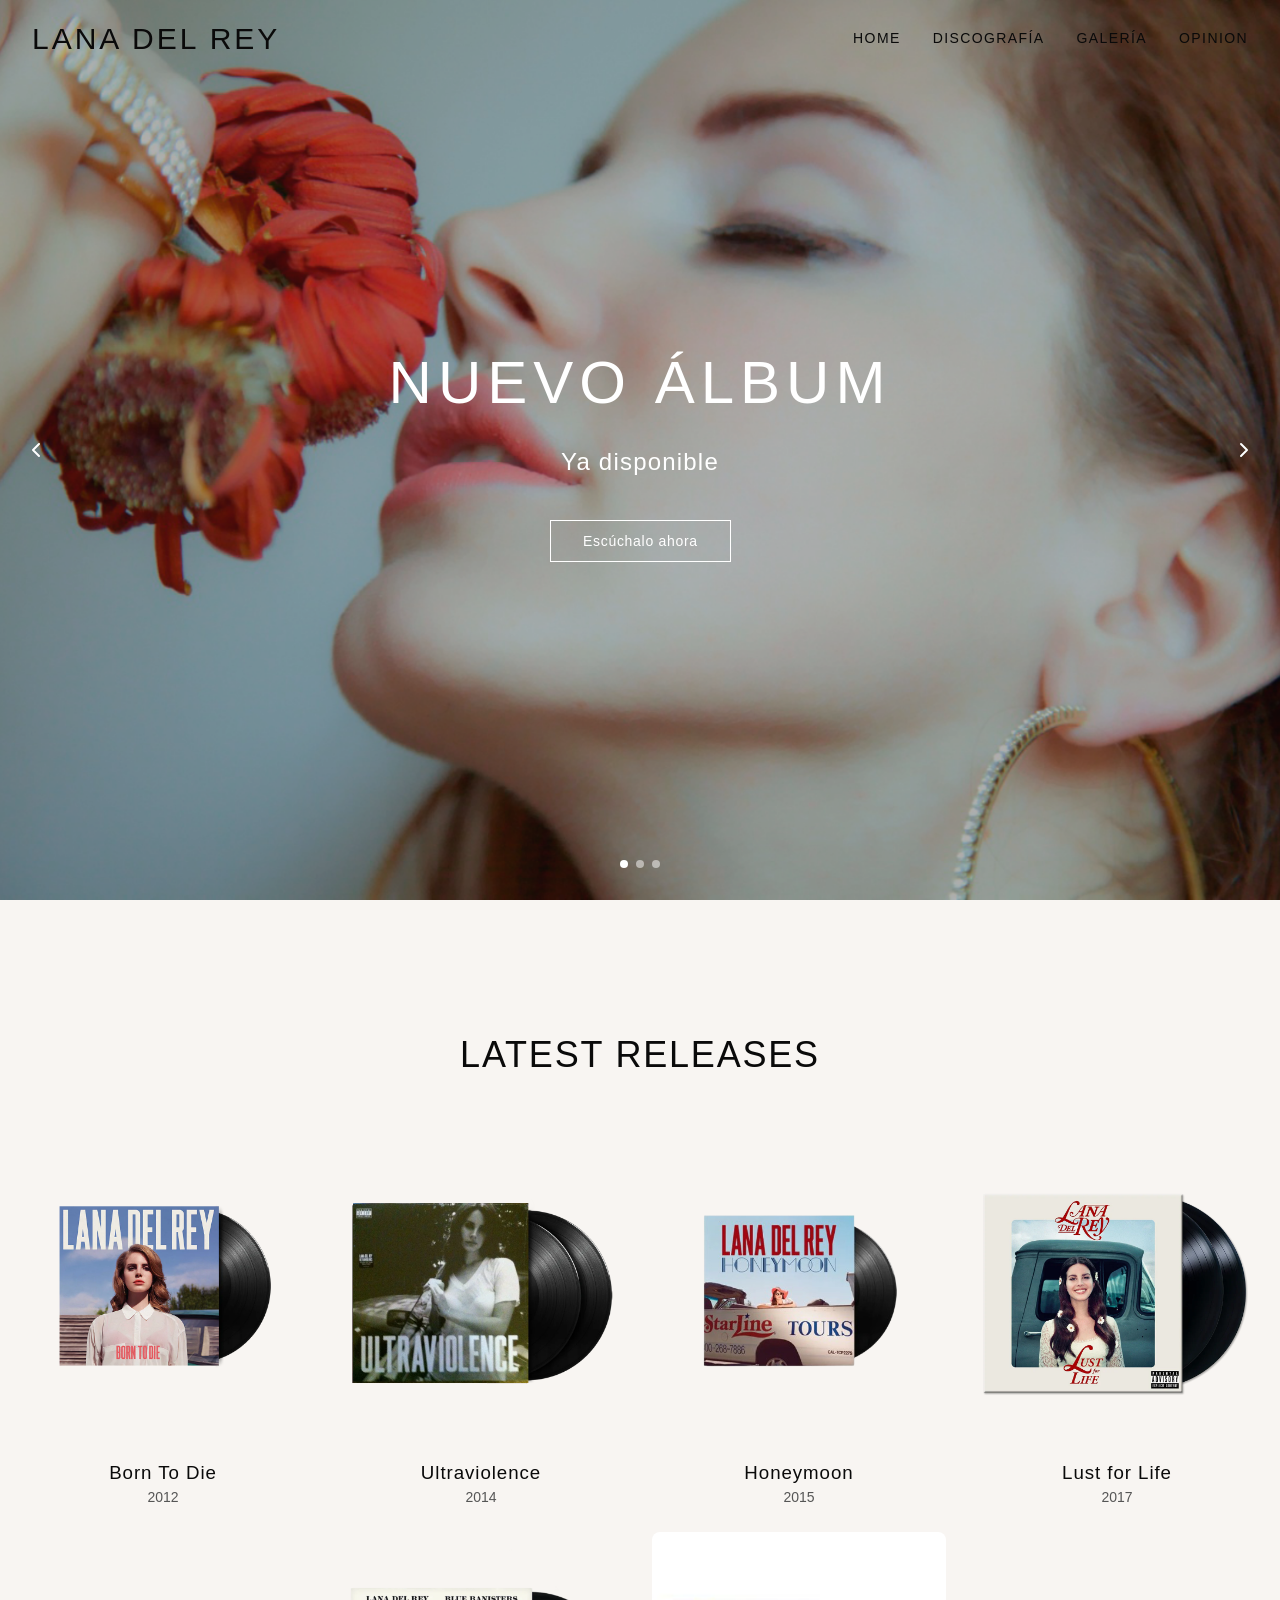
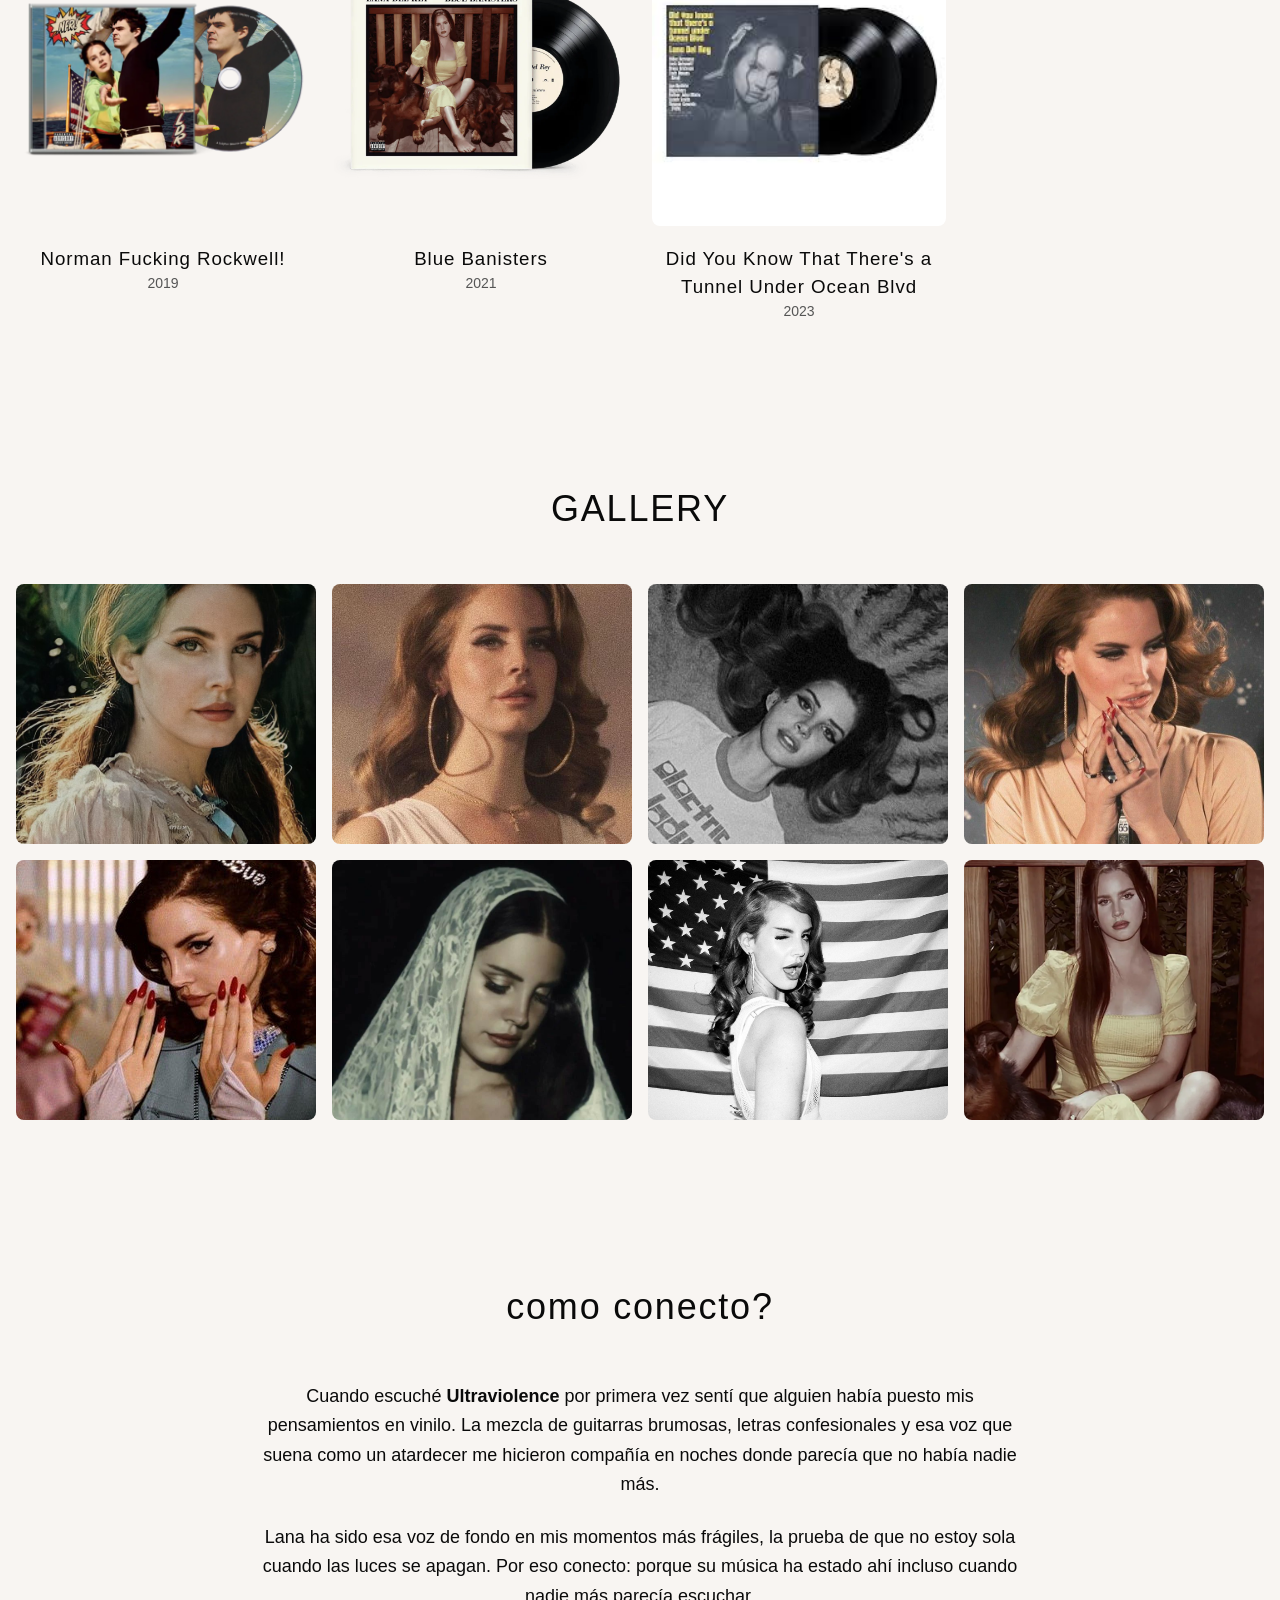
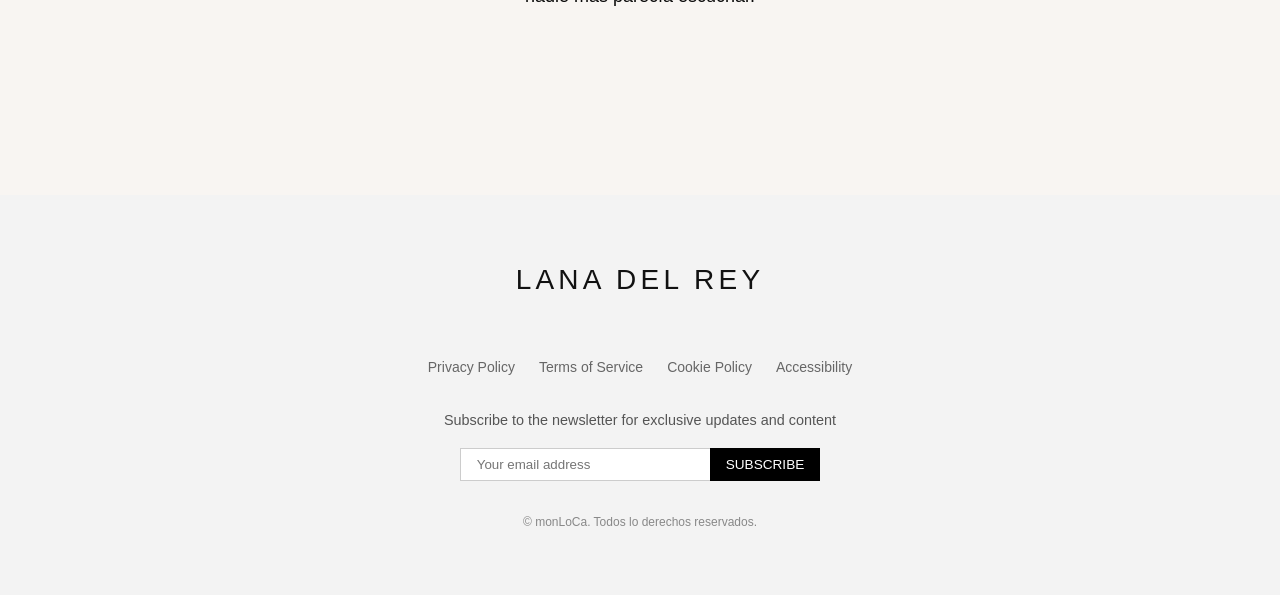
==== commit 39c4d803: "pppppppppp" ====
--- a/index.html
+++ b/index.html
@@ -5,11 +5,11 @@
     <meta name="viewport" content="width=device-width, initial-scale=1.0" />
     <title>Lana Del Rey Fan Page</title>
     <link rel="icon" type="image/x-icon" href="assets/img/icon.png" />
-    <link rel="stylesheet" href="animation1.css"/>
-    <link rel="stylesheet" href="styles.css"/>
-    <link rel="stylesheet" href="discography.css"/>
-    <link rel="stylesheet" href="gallery.css"/>
-    <link rel="stylesheet" href="footer.css"/>
+    <link rel="stylesheet" href="styles/animation.css" />
+    <link rel="stylesheet" href="styles/styles.css" />
+    <link rel="stylesheet" href="styles/discography.css" />
+    <link rel="stylesheet" href="styles/gallery.css" />
+    <link rel="stylesheet" href="styles/footer.css" />
   </head>
   <body>
     <main class="min-h-screen bg-light">
@@ -21,10 +21,9 @@
 
             <div class="navbar-desktop">
               <a href="#" class="navbar-desktop-link">HOME</a>
-              <a href="#music" class="navbar-desktop-link">MUSIC</a>
-              <a href="#gallery" class="navbar-desktop-link">GALLERY</a>
-              <a href="#tour" class="navbar-desktop-link">TOUR</a>
-              <a href="#contact" class="navbar-desktop-link">CONTACT</a>
+              <a href="#music" class="navbar-desktop-link">DISCOGRAFÍA</a>
+              <a href="#gallery" class="navbar-desktop-link">GALERÍA</a>
+              <a href="#connection" class="navbar-desktop-link">OPINION</a>
             </div>
 
             <button class="navbar-mobile-button" id="mobile-menu-open">
@@ -70,19 +69,21 @@
         </div>
         <div class="navbar-mobile-links">
           <a href="#" class="navbar-mobile-link" data-mobile-link>HOME</a>
-          <a href="#music" class="navbar-mobile-link" data-mobile-link>MUSIC</a>
+          <a href="#music" class="navbar-mobile-link" data-mobile-link
+            >DISCOGRAFÍA</a
+          >
           <a href="#gallery" class="navbar-mobile-link" data-mobile-link
-            >GALLERY</a
-          >
-          <a href="#tour" class="navbar-mobile-link" data-mobile-link>TOUR</a>
-          <a href="#contact" class="navbar-mobile-link" data-mobile-link
-            >CONTACT</a
+            >GALERÍA</a
+          >
+          <a href="#connection" class="navbar-mobile-link" data-mobile-link
+            >OPINION</a
           >
         </div>
       </div>
 
       <!-- Hero Slider -->
       <div id="hero-slider" class="hero-slider">
+        <!-- Slide 0: Nuevo Álbum -->
         <div class="hero-slide active" data-index="0">
           <div
             class="hero-bg"
@@ -92,13 +93,20 @@
           </div>
           <div class="hero-content">
             <div class="hero-text">
-              <h1 class="hero-title">NEW ALBUM</h1>
-              <p class="hero-subtitle">Out Now</p>
-              <button class="hero-button">Listen Now</button>
-            </div>
-          </div>
-        </div>
-
+              <h1 class="hero-title">NUEVO ÁLBUM</h1>
+              <p class="hero-subtitle">Ya disponible</p>
+              <a
+                href="https://lanadelrey.lnk.to/DYKTTaTOOB"
+                target="_blank"
+                rel="noopener"
+              >
+                <button class="hero-button">Escúchalo ahora</button>
+              </a>
+            </div>
+          </div>
+        </div>
+
+        <!-- Slide 1: Video oficial -->
         <div class="hero-slide" data-index="1">
           <div
             class="hero-bg"
@@ -108,13 +116,20 @@
           </div>
           <div class="hero-content">
             <div class="hero-text">
-              <h1 class="hero-title">WORLD TOUR</h1>
-              <p class="hero-subtitle">Starting June 2025</p>
-              <button class="hero-button">Get Tickets</button>
-            </div>
-          </div>
-        </div>
-
+              <h1 class="hero-title">SUMMERTIME SADNESS</h1>
+              <p class="hero-subtitle">Video oficial en YouTube</p>
+              <a
+                href="https://www.youtube.com/watch?v=nVjsGKrE6E8"
+                target="_blank"
+                rel="noopener"
+              >
+                <button class="hero-button">Ver videoclip</button>
+              </a>
+            </div>
+          </div>
+        </div>
+
+        <!-- Slide 2: Merch oficial -->
         <div class="hero-slide" data-index="2">
           <div
             class="hero-bg"
@@ -124,13 +139,20 @@
           </div>
           <div class="hero-content">
             <div class="hero-text">
-              <h1 class="hero-title">EXCLUSIVE MERCH</h1>
-              <p class="hero-subtitle">Limited Edition Collection</p>
-              <button class="hero-button">Shop Now</button>
-            </div>
-          </div>
-        </div>
-
+              <h1 class="hero-title">MERCH OFICIAL</h1>
+              <p class="hero-subtitle">Colección edición limitada</p>
+              <a
+                href="https://store.lanadelrey.com"
+                target="_blank"
+                rel="noopener"
+              >
+                <button class="hero-button">Comprar ahora</button>
+              </a>
+            </div>
+          </div>
+        </div>
+
+        <!-- Navigation Buttons -->
         <button class="hero-nav-button hero-prev" id="hero-prev">
           <svg
             xmlns="http://www.w3.org/2000/svg"
@@ -163,6 +185,7 @@
           </svg>
         </button>
 
+        <!-- Dots -->
         <div class="hero-dots">
           <button class="hero-dot active" data-index="0"></button>
           <button class="hero-dot" data-index="1"></button>
@@ -200,26 +223,21 @@
           <h2
             class="text-3xl md-text-4xl font-light tracking-wider text-center mb-12"
           >
-            WHY I CONNECT
+            como conecto?
           </h2>
           <div class="max-w-3xl mx-auto text-center">
             <p class="text-lg leading-relaxed mb-6">
-              Lana Del Rey's music has been a constant companion through the
-              highs and lows of my life. Her hauntingly beautiful melodies and
-              poetic lyrics create a nostalgic dreamscape that resonates deeply
-              with my own experiences.
+              Cuando escuché <strong>Ultraviolence</strong> por primera vez
+              sentí que alguien había puesto mis pensamientos en vinilo. La
+              mezcla de guitarras brumosas, letras confesionales y esa voz que
+              suena como un atardecer me hicieron compañía en noches donde
+              parecía que no había nadie más.
             </p>
             <p class="text-lg leading-relaxed mb-6">
-              Her ability to blend vintage aesthetics with modern sensibilities
-              mirrors my own appreciation for timeless beauty. The raw
-              vulnerability in her songwriting has helped me process my own
-              emotions during difficult times.
-            </p>
-            <p class="text-lg leading-relaxed">
-              From the melancholic tones of "Born to Die" to the introspective
-              journey of "Norman Fucking Rockwell!", Lana's artistic evolution
-              has paralleled my own growth and self-discovery. Her music isn't
-              just something I listen to—it's become part of who I am.
+              Lana ha sido esa voz de fondo en mis momentos más frágiles, la
+              prueba de que no estoy sola cuando las luces se apagan. Por eso
+              conecto: porque su música ha estado ahí incluso cuando nadie más
+              parecía escuchar.
             </p>
           </div>
         </section>
@@ -268,10 +286,10 @@
       </footer>
     </main>
 
-    <script src="animation.js"></script>
-    <script src="hero-slider.js"></script>
-    <script src="nav-bar.js"></script>
-    <script src="discograhpy.js"></script>
-    <script src="gallery.js"></script>
+    <script src="JS/animation.js"></script>
+    <script src="JS/hero-slider.js"></script>
+    <script src="JS/nav-bar.js"></script>
+    <script src="JS/discograhpy.js"></script>
+    <script src="JS/gallery.js"></script>
   </body>
 </html>
--- a/styles/animation.css
+++ b/styles/animation.css
@@ -0,0 +1,175 @@
+/* Definición de animaciones */
+@keyframes fadeIn {
+  from {
+    opacity: 0;
+  }
+  to {
+    opacity: 1;
+  }
+}
+
+@keyframes fadeInUp {
+  from {
+    opacity: 0;
+    transform: translateY(30px);
+  }
+  to {
+    opacity: 1;
+    transform: translateY(0);
+  }
+}
+
+@keyframes fadeInDown {
+  from {
+    opacity: 0;
+    transform: translateY(-30px);
+  }
+  to {
+    opacity: 1;
+    transform: translateY(0);
+  }
+}
+
+@keyframes scaleIn {
+  from {
+    opacity: 0;
+    transform: scale(0.9);
+  }
+  to {
+    opacity: 1;
+    transform: scale(1);
+  }
+}
+
+@keyframes slideInRight {
+  from {
+    opacity: 0;
+    transform: translateX(100px);
+  }
+  to {
+    opacity: 1;
+    transform: translateX(0);
+  }
+}
+
+@keyframes slideInLeft {
+  from {
+    opacity: 0;
+    transform: translateX(-100px);
+  }
+  to {
+    opacity: 1;
+    transform: translateX(0);
+  }
+}
+
+@keyframes pulse {
+  0% {
+    transform: scale(1);
+  }
+  50% {
+    transform: scale(1.05);
+  }
+  100% {
+    transform: scale(1);
+  }
+}
+
+@keyframes float {
+  0% {
+    transform: translateY(0px);
+  }
+  50% {
+    transform: translateY(-10px);
+  }
+  100% {
+    transform: translateY(0px);
+  }
+}
+
+/* Clases de animación */
+.animate {
+  opacity: 0;
+}
+
+.animate.animated {
+  opacity: 1;
+}
+
+.animate-fade-in {
+  animation: fadeIn 1s ease forwards;
+}
+
+.animate-fade-in-up {
+  animation: fadeInUp 1s ease forwards;
+}
+
+.animate-fade-in-down {
+  animation: fadeInDown 1s ease forwards;
+}
+
+.animate-scale-in {
+  animation: scaleIn 0.8s ease forwards;
+}
+
+.animate-slide-in-right {
+  animation: slideInRight 0.8s ease forwards;
+}
+
+.animate-slide-in-left {
+  animation: slideInLeft 0.8s ease forwards;
+}
+
+.animate-pulse {
+  animation: pulse 2s ease infinite;
+}
+
+.animate-float {
+  animation: float 3s ease-in-out infinite;
+}
+
+/* Retrasos de animación */
+.delay-100 {
+  animation-delay: 0.1s;
+}
+
+.delay-200 {
+  animation-delay: 0.2s;
+}
+
+.delay-300 {
+  animation-delay: 0.3s;
+}
+
+.delay-400 {
+  animation-delay: 0.4s;
+}
+
+.delay-500 {
+  animation-delay: 0.5s;
+}
+
+.delay-700 {
+  animation-delay: 0.7s;
+}
+
+.delay-1000 {
+  animation-delay: 1s;
+}
+
+/* Duración personalizada */
+.duration-500 {
+  animation-duration: 0.5s;
+}
+
+.duration-800 {
+  animation-duration: 0.8s;
+}
+
+.duration-1500 {
+  animation-duration: 1.5s;
+}
+
+.duration-2000 {
+  animation-duration: 2s;
+}
--- a/styles/styles.css
+++ b/styles/styles.css
@@ -0,0 +1,660 @@
+/* Estilos base */
+:root {
+  /* Variables de tema claro */
+  --background: #f8f5f2;
+  --foreground: #0a0a0a;
+  --card: #ffffff;
+  --card-foreground: #0a0a0a;
+  --popover: #ffffff;
+  --popover-foreground: #0a0a0a;
+  --primary: #171717;
+  --primary-foreground: #fafafa;
+  --secondary: #f5f5f5;
+  --secondary-foreground: #171717;
+  --muted: #f5f5f5;
+  --muted-foreground: #737373;
+  --accent: #f5f5f5;
+  --accent-foreground: #171717;
+  --radius: 0.5rem;
+  --sidebar-background: #fafafa;
+  --sidebar-foreground: #424242;
+  --sidebar-primary: #1a1a1a;
+  --sidebar-primary-foreground: #fafafa;
+  --sidebar-accent: #f4f4f5;
+  --sidebar-accent-foreground: #1a1a1a;
+  --sidebar-border: #e8e8ec;
+}
+
+html {
+  scroll-behavior: smooth;
+}
+
+/* Estilos generales */
+* {
+  box-sizing: border-box;
+  border-color: var(--border);
+  margin: 0;
+  padding: 0;
+}
+
+body {
+  font-family: Arial, Helvetica, sans-serif;
+  background-color: var(--background);
+  color: var(--foreground);
+  line-height: 1.5;
+}
+
+/* Utilidades para texto */
+.text-balance {
+  text-wrap: balance;
+}
+
+/* Utilidades comunes (simulando algunas clases de Tailwind) */
+.container {
+  width: 100%;
+  margin-left: auto;
+  margin-right: auto;
+  padding-left: 1rem;
+  padding-right: 1rem;
+}
+
+@media (min-width: 640px) {
+  .container {
+    max-width: 640px;
+  }
+}
+
+@media (min-width: 768px) {
+  .container {
+    max-width: 768px;
+  }
+}
+
+@media (min-width: 1024px) {
+  .container {
+    max-width: 1024px;
+  }
+}
+
+@media (min-width: 1280px) {
+  .container {
+    max-width: 1280px;
+  }
+}
+
+/* Utilidades para flex */
+.flex {
+  display: flex;
+}
+
+.flex-col {
+  flex-direction: column;
+}
+
+.items-center {
+  align-items: center;
+}
+
+.justify-between {
+  justify-content: space-between;
+}
+
+.justify-center {
+  justify-content: center;
+}
+
+.gap-2 {
+  gap: 0.5rem;
+}
+
+.gap-4 {
+  gap: 1rem;
+}
+
+/* Utilidades para margin y padding */
+.m-0 {
+  margin: 0;
+}
+
+.m-2 {
+  margin: 0.5rem;
+}
+
+.m-4 {
+  margin: 1rem;
+}
+
+.mx-auto {
+  margin-left: auto;
+  margin-right: auto;
+}
+
+.max-w-3xl {
+  max-width: 48rem;
+}
+
+.mt-2 {
+  margin-top: 0.5rem;
+}
+
+.mt-4 {
+  margin-top: 1rem;
+}
+
+.mb-2 {
+  margin-bottom: 0.5rem;
+}
+
+.mb-4 {
+  margin-bottom: 1rem;
+}
+
+.mb-6 {
+  margin-bottom: 1.5rem;
+}
+
+.mb-12 {
+  margin-bottom: 3rem;
+}
+
+.space-y-24 > * + * {
+  margin-top: 6rem;
+}
+
+.p-2 {
+  padding: 0.5rem;
+}
+
+.p-4 {
+  padding: 1rem;
+}
+
+.px-4 {
+  padding-left: 1rem;
+  padding-right: 1rem;
+}
+
+.py-16 {
+  padding-top: 4rem;
+  padding-bottom: 4rem;
+}
+
+.pt-16 {
+  padding-top: 4rem;
+}
+
+/* Utilidades para bordes */
+.rounded {
+  border-radius: var(--radius);
+}
+
+.border {
+  border-width: 1px;
+  border-style: solid;
+}
+
+/* Componentes básicos */
+.btn {
+  display: inline-flex;
+  align-items: center;
+  justify-content: center;
+  border-radius: var(--radius);
+  font-weight: 500;
+  padding: 0.5rem 1rem;
+  cursor: pointer;
+  transition: background-color 0.2s, color 0.2s, border-color 0.2s;
+}
+
+.btn-primary {
+  background-color: var(--primary);
+  color: var(--primary-foreground);
+}
+
+.btn-secondary {
+  background-color: var(--secondary);
+  color: var(--secondary-foreground);
+}
+
+.btn-outline {
+  background-color: transparent;
+  border: 1px solid var(--border);
+}
+
+.card {
+  background-color: var(--card);
+  color: var(--card-foreground);
+  border-radius: var(--radius);
+  border: 1px solid var(--border);
+  padding: 1rem;
+}
+
+/* Utilidades para texto */
+.text-sm {
+  font-size: 0.875rem;
+}
+
+.text-base {
+  font-size: 1rem;
+}
+
+.text-lg {
+  font-size: 1.125rem;
+}
+
+.text-xl {
+  font-size: 1.25rem;
+}
+
+.text-2xl {
+  font-size: 1.5rem;
+}
+
+.text-3xl {
+  font-size: 1.875rem;
+}
+
+.text-lg {
+  font-size: 1.125rem;
+}
+
+.font-medium {
+  font-weight: 500;
+}
+
+.font-bold {
+  font-weight: 700;
+}
+
+.font-light {
+  font-weight: 300;
+}
+
+.tracking-wider {
+  letter-spacing: 0.05em;
+}
+
+.leading-relaxed {
+  line-height: 1.625;
+}
+
+.text-center {
+  text-align: center;
+}
+
+/* Utilidades para colores */
+.bg-background {
+  background-color: var(--background);
+}
+
+.bg-light {
+  background-color: var(--background);
+}
+
+.bg-primary {
+  background-color: var(--primary);
+}
+
+.bg-secondary {
+  background-color: var(--secondary);
+}
+
+.bg-muted {
+  background-color: var(--muted);
+}
+
+.text-foreground {
+  color: var(--foreground);
+}
+
+.text-primary {
+  color: var(--primary);
+}
+
+.text-secondary {
+  color: var(--secondary-foreground);
+}
+
+.text-muted {
+  color: var(--muted-foreground);
+}
+
+/* Utilidades para visibilidad */
+.hidden {
+  display: none;
+}
+
+.min-h-screen {
+  min-height: 100vh;
+}
+
+/* Navbar */
+.navbar {
+  position: fixed;
+  top: 0;
+  left: 0;
+  width: 100%;
+  z-index: 50;
+  transition: all 0.3s ease;
+}
+
+.navbar-transparent {
+  background-color: transparent;
+}
+
+.navbar-scrolled {
+  background-color: rgba(255, 255, 255, 0.9);
+  backdrop-filter: blur(8px);
+  box-shadow: 0 1px 2px rgba(0, 0, 0, 0.1);
+}
+
+.navbar-container {
+  display: flex;
+  align-items: center;
+  justify-content: space-between;
+  padding: 1rem;
+}
+
+.navbar-logo {
+  font-size: 1.5rem;
+  font-weight: 300;
+  letter-spacing: 0.1em;
+  text-decoration: none;
+  color: inherit;
+}
+
+.navbar-desktop {
+  display: none;
+}
+
+.navbar-desktop-link {
+  font-size: 0.875rem;
+  letter-spacing: 0.1em;
+  text-decoration: none;
+  color: inherit;
+  position: relative;
+}
+
+.navbar-desktop-link:hover {
+  color: #666;
+}
+
+.navbar-desktop-link::after {
+  content: "";
+  position: absolute;
+  bottom: -4px;
+  left: 0;
+  width: 0;
+  height: 1px;
+  background-color: black;
+  transition: width 0.3s ease;
+}
+
+.navbar-desktop-link:hover::after {
+  width: 100%;
+}
+
+.navbar-mobile-button {
+  background: none;
+  border: none;
+  cursor: pointer;
+  padding: 0;
+}
+
+.navbar-mobile-menu {
+  position: fixed;
+  inset: 0;
+  background-color: white;
+  z-index: 100;
+  display: flex;
+  flex-direction: column;
+  transform: translateX(100%);
+  transition: transform 0.3s ease, opacity 0.3s ease;
+  opacity: 0;
+}
+
+.navbar-mobile-menu.active {
+  transform: translateX(0);
+  opacity: 1;
+}
+
+.navbar-mobile-header {
+  display: flex;
+  justify-content: flex-end;
+  padding: 1rem;
+}
+
+.navbar-mobile-close {
+  background: none;
+  border: none;
+  cursor: pointer;
+  padding: 0;
+}
+
+.navbar-mobile-links {
+  display: flex;
+  flex-direction: column;
+  align-items: center;
+  justify-content: center;
+  flex: 1;
+}
+
+.navbar-mobile-link {
+  font-size: 1.25rem;
+  letter-spacing: 0.1em;
+  text-decoration: none;
+  color: inherit;
+  margin: 1rem 0;
+}
+
+@media (min-width: 768px) {
+  .navbar-logo {
+    font-size: 1.875rem;
+  }
+  
+  .navbar-desktop {
+    display: flex;
+    gap: 2rem;
+  }
+  
+  .navbar-mobile-button {
+    display: none;
+  }
+}
+
+.hero-slider {
+  width: 100%;
+  height: 100vh;
+  position: relative;
+  overflow: hidden;
+}
+
+.hero-slide {
+  position: absolute;
+  inset: 0;
+  opacity: 0;
+  transition: opacity 1s ease;
+}
+
+.hero-slide.active {
+  opacity: 1;
+}
+
+.hero-bg {
+  position: absolute;
+  inset: 0;
+  background-size: cover;
+  background-position: center;
+}
+
+.hero-overlay {
+  position: absolute;
+  inset: 0;
+  background-color: rgba(0, 0, 0, 0.3);
+}
+
+.hero-content {
+  position: absolute;
+  inset: 0;
+  display: flex;
+  align-items: center;
+  justify-content: center;
+  text-align: center;
+  color: white;
+}
+
+.hero-text {
+  padding: 0 1rem;
+}
+
+.hero-title {
+  font-size: 2.25rem;
+  font-weight: 300;
+  letter-spacing: 0.1em;
+  margin-bottom: 1rem;
+}
+
+.hero-subtitle {
+  font-size: 1.25rem;
+  font-weight: 300;
+  letter-spacing: 0.05em;
+  margin-bottom: 1.5rem;
+}
+
+.hero-button {
+  margin-top: 1rem;
+  padding: 0.75rem 2rem;
+  border: 1px solid white;
+  background: transparent;
+  color: white;
+  font-size: 0.875rem;
+  letter-spacing: 0.05em;
+  cursor: pointer;
+  transition: background-color 0.3s, color 0.3s;
+}
+
+.hero-button:hover {
+  background-color: white;
+  color: black;
+}
+
+.hero-nav-button {
+  position: absolute;
+  top: 50%;
+  transform: translateY(-50%);
+  width: 2.5rem;
+  height: 2.5rem;
+  display: flex;
+  align-items: center;
+  justify-content: center;
+  color: white;
+  background: transparent;
+  border: none;
+  border-radius: 50%;
+  cursor: pointer;
+  transition: background-color 0.3s;
+}
+
+.hero-nav-button:hover {
+  background-color: rgba(255, 255, 255, 0.1);
+}
+
+.hero-prev {
+  left: 1rem;
+}
+
+.hero-next {
+  right: 1rem;
+}
+
+.hero-dots {
+  position: absolute;
+  bottom: 2rem;
+  left: 50%;
+  transform: translateX(-50%);
+  display: flex;
+  gap: 0.5rem;
+}
+
+.hero-dot {
+  width: 0.5rem;
+  height: 0.5rem;
+  border-radius: 50%;
+  background-color: rgba(255, 255, 255, 0.5);
+  border: none;
+  padding: 0;
+  cursor: pointer;
+}
+
+.hero-dot.active {
+  background-color: white;
+}
+
+@media (min-width: 768px) {
+  .hero-title {
+    font-size: 3.75rem;
+  }
+  
+  .hero-subtitle {
+    font-size: 1.5rem;
+  }
+}
+
+.music-player {
+  margin-bottom: 2rem;
+}
+
+.discography {
+  display: grid;
+  grid-template-columns: repeat(1, 1fr);
+  gap: 1.5rem;
+}
+
+.gallery {
+  display: grid;
+  grid-template-columns: repeat(1, 1fr);
+  gap: 1rem;
+}
+
+.contact {
+  max-width: 36rem;
+  margin: 0 auto;
+}
+
+.footer {
+  background-color: var(--muted);
+  padding: 2rem 0;
+  text-align: center;
+}
+
+/* Media queries */
+@media (min-width: 768px) {
+  .md-text-4xl {
+    font-size: 2.25rem;
+  }
+  
+  .md\:block {
+    display: block;
+  }
+
+  .md\:hidden {
+    display: none;
+  }
+  
+  .discography {
+    grid-template-columns: repeat(2, 1fr);
+  }
+  
+  .gallery {
+    grid-template-columns: repeat(3, 1fr);
+  }
+}
+
+@media (min-width: 1024px) {
+  .discography {
+    grid-template-columns: repeat(3, 1fr);
+  }
+  
+  .gallery {
+    grid-template-columns: repeat(4, 1fr);
+  }
+}
--- a/styles/discography.css
+++ b/styles/discography.css
@@ -0,0 +1,102 @@
+:root {
+  --background: #f8f5f2;
+  --foreground: #0a0a0a;
+  --card: #ffffff;
+  --card-foreground: #0a0a0a;
+  --popover: #ffffff;
+  --popover-foreground: #0a0a0a;
+  --primary: #171717;
+  --primary-foreground: #fafafa;
+  --secondary: #f5f5f5;
+  --secondary-foreground: #171717;
+  --muted: #f5f5f5;
+  --muted-foreground: #737373;
+  --accent: #f5f5f5;
+  --accent-foreground: #171717;    
+}
+
+.discography {
+  display: grid;
+  grid-template-columns: repeat(auto-fit, minmax(180px, 1fr));
+  max-width: 1440px; /* opcional para evitar filas muy largas en pantallas grandes */
+  gap: 1.5rem;
+  margin-top: 4rem;
+}
+
+@media (min-width: 1280px) {
+  .discography {
+    grid-template-columns: repeat(4, 1fr);
+  }
+}
+
+.album-card {
+  cursor: pointer;
+  transition: transform 0.3s ease;
+  position: relative;
+}
+
+.album-card:hover {
+  transform: translateY(-10px);
+}
+
+.album-card img {
+  width: 100%;
+  aspect-ratio: 1 / 1;
+  object-fit: cover;
+  border-radius: 0.5rem;
+  transition: transform 0.5s ease;
+}
+
+.album-card:hover img {
+  transform: scale(1.1);
+}
+
+.album-overlay {
+  position: absolute;
+  inset: 0;
+  background-color: rgba(0, 0, 0, 0);
+  display: flex;
+  align-items: center;
+  justify-content: center;
+  transition: background-color 0.3s ease, opacity 0.3s ease;
+  opacity: 0;
+  border-radius: 0.5rem;
+}
+
+.album-card:hover .album-overlay {
+  background-color: rgba(0, 0, 0, 0.3);
+  opacity: 1;
+}
+
+.album-overlay button {
+  background-color: white;
+  color: black;
+  padding: 0.5rem 1rem;
+  font-size: 0.875rem;
+  border-radius: 0.25rem;
+  text-transform: uppercase;
+  letter-spacing: 0.05em;
+  border: none;
+  transition: background-color 0.3s ease, color 0.3s ease, transform 0.2s ease;
+}
+
+.album-overlay button:hover {
+  background-color: var(--accent-foreground);
+  color: white;
+  transform: scale(1.05);
+}
+
+.album-info {
+  margin-top: 0.75rem;
+  text-align: center;
+}
+
+.album-info h3 {
+  font-weight: 500;
+  letter-spacing: 0.05em;
+}
+
+.album-info p {
+  font-size: 0.875rem;
+  color: #555;
+}
--- a/styles/gallery.css
+++ b/styles/gallery.css
@@ -0,0 +1,73 @@
+.gallery {
+  display: grid;
+  grid-template-columns: repeat(4, 1fr);
+  gap: 1rem;
+}
+
+.gallery img {
+  width: 100%;
+  height: 260px;
+  object-fit: cover;
+  cursor: pointer;
+  border-radius: 0.5rem;
+  transition: transform 0.3s ease, filter 0.3s ease;
+}
+
+.gallery img:hover {
+  transform: scale(1.03);
+  filter: brightness(0.9);
+}
+
+#lightbox {
+  position: fixed;
+  inset: 0;
+  background: rgba(0, 0, 0, 0.9);
+  display: none;
+  align-items: center;
+  justify-content: center;
+  z-index: 9999;
+  padding: 1rem;
+  margin: 0;
+}
+
+#lightbox img {
+  max-width: 90vw;
+  max-height: 90vh;
+  object-fit: contain;
+  border-radius: 0.5rem;
+}
+
+#lightbox-close {
+  position: absolute;
+  top: 1rem;
+  right: 1rem;
+  font-size: 2rem;
+  color: white;
+  background: none;
+  border: none;
+  cursor: pointer;
+  transition: color 0.2s ease;
+  z-index: 10000;
+}
+
+#lightbox-close:hover {
+  color: #ccc;
+}
+
+@media (max-width: 1024px) {
+  .gallery {
+    grid-template-columns: repeat(3, 1fr);
+  }
+}
+
+@media (max-width: 768px) {
+  .gallery {
+    grid-template-columns: repeat(2, 1fr);
+  }
+}
+
+@media (max-width: 480px) {
+  .gallery {
+    grid-template-columns: 1fr;
+  }
+}
--- a/styles/footer.css
+++ b/styles/footer.css
@@ -0,0 +1,84 @@
+.footer {
+  background-color: #f3f3f3;
+  padding: 4rem 1rem;
+  margin-top: 6rem;
+  text-align: center;
+  font-family: 'Inter', sans-serif;
+}
+
+.footer .brand {
+  font-size: 1.75rem;
+  font-weight: 300;
+  letter-spacing: 0.15em;
+  margin-bottom: 1.5rem;
+  display: block;
+  color: #111;
+  text-decoration: none;
+}
+
+.footer .social-icons {
+  display: flex;
+  justify-content: center;
+  gap: 1.25rem;
+  margin-bottom: 2rem;
+}
+
+.footer .social-icons a {
+  color: #444;
+  font-size: 1.2rem;
+  transition: color 0.3s;
+}
+
+.footer .social-icons a:hover {
+  color: black;
+}
+
+.footer .links {
+  display: flex;
+  justify-content: center;
+  flex-wrap: wrap;
+  gap: 1.5rem;
+  font-size: 0.875rem;
+  margin-bottom: 2rem;
+}
+
+.footer .links a {
+  color: #666;
+  text-decoration: none;
+  transition: color 0.3s;
+}
+
+.footer .links a:hover {
+  color: #000;
+}
+
+.footer .newsletter p {
+  color: #555;
+  font-size: 0.9rem;
+  margin-bottom: 1rem;
+}
+
+.footer .newsletter input[type="email"] {
+  padding: 0.5rem 1rem;
+  border: 1px solid #ccc;
+  max-width: 250px;
+  width: 100%;
+  border-right: none;
+  outline: none;
+}
+
+.footer .newsletter button {
+  padding: 0.5rem 1rem;
+  background-color: #000;
+  color: white;
+  border: none;
+  cursor: pointer;
+  font-size: 0.85rem;
+  text-transform: uppercase;
+}
+
+.footer .copyright {
+  font-size: 0.75rem;
+  color: #888;
+  margin-top: 2rem;
+}
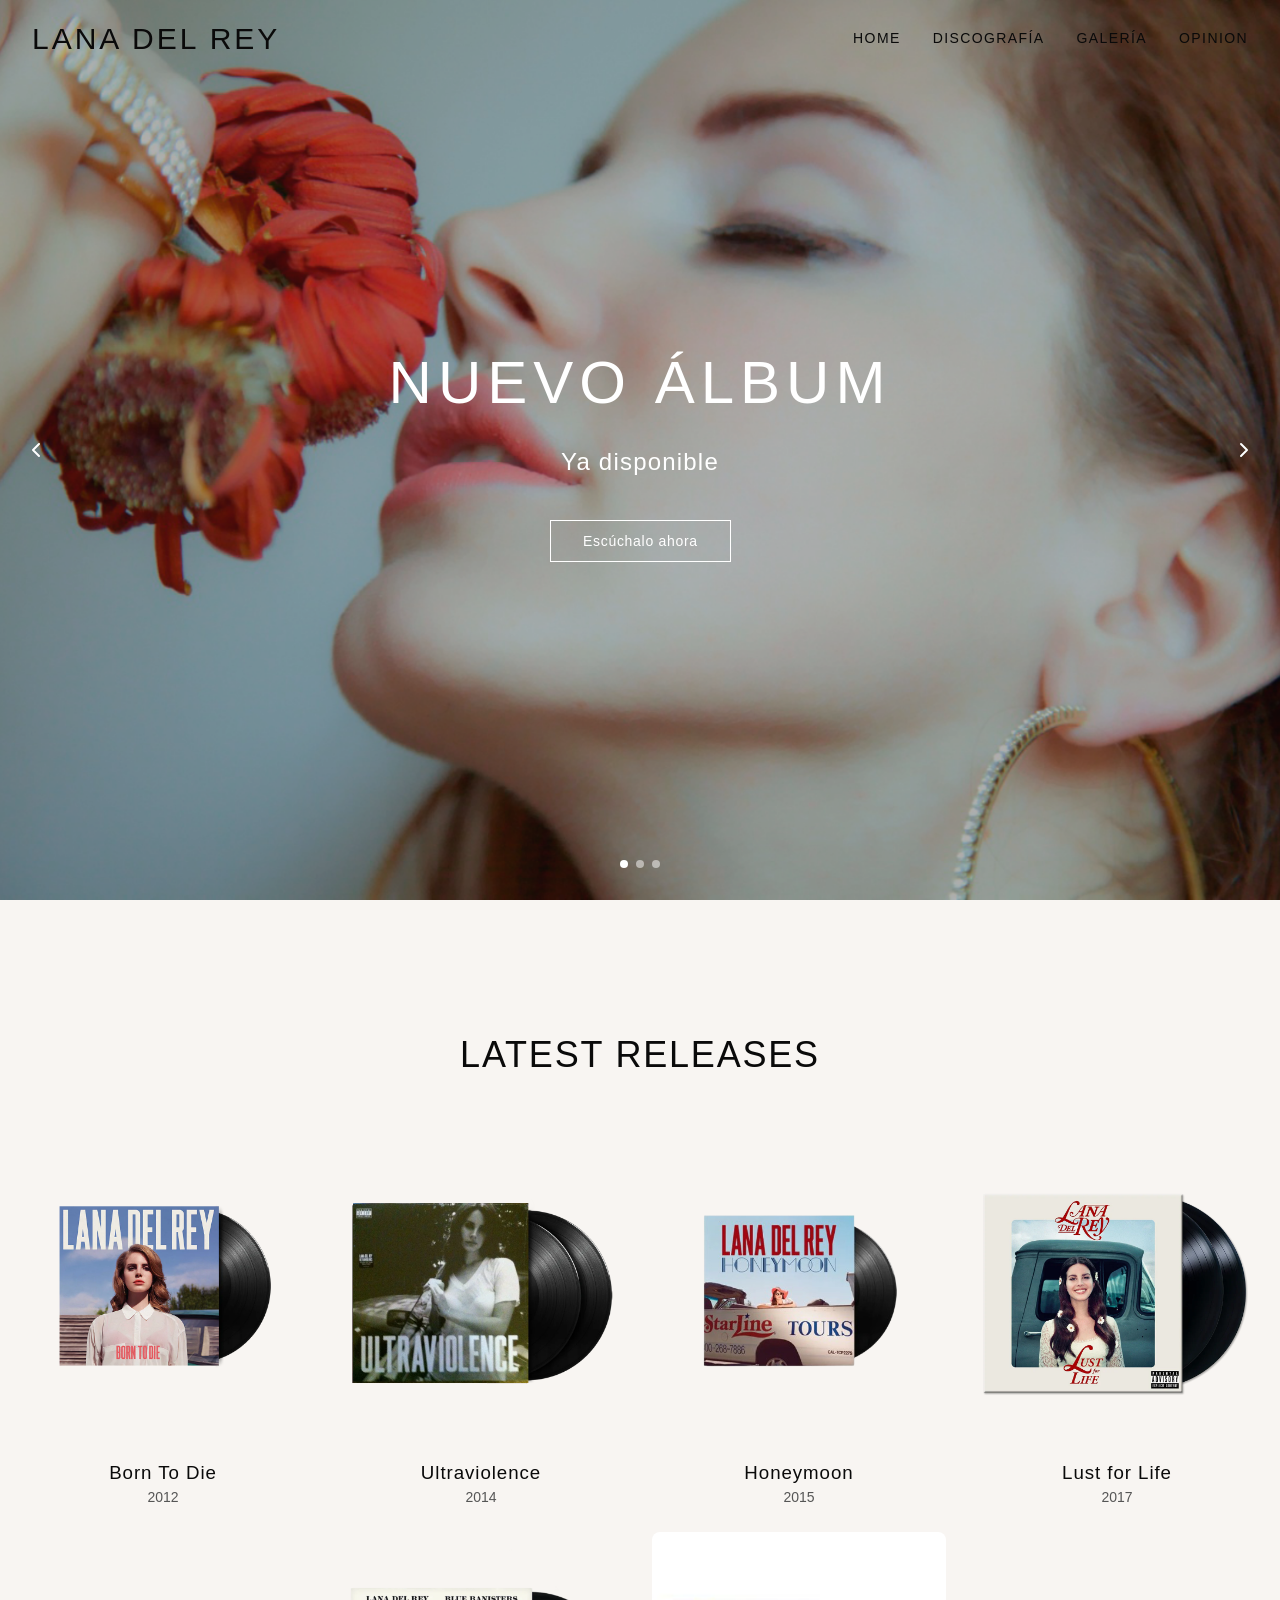
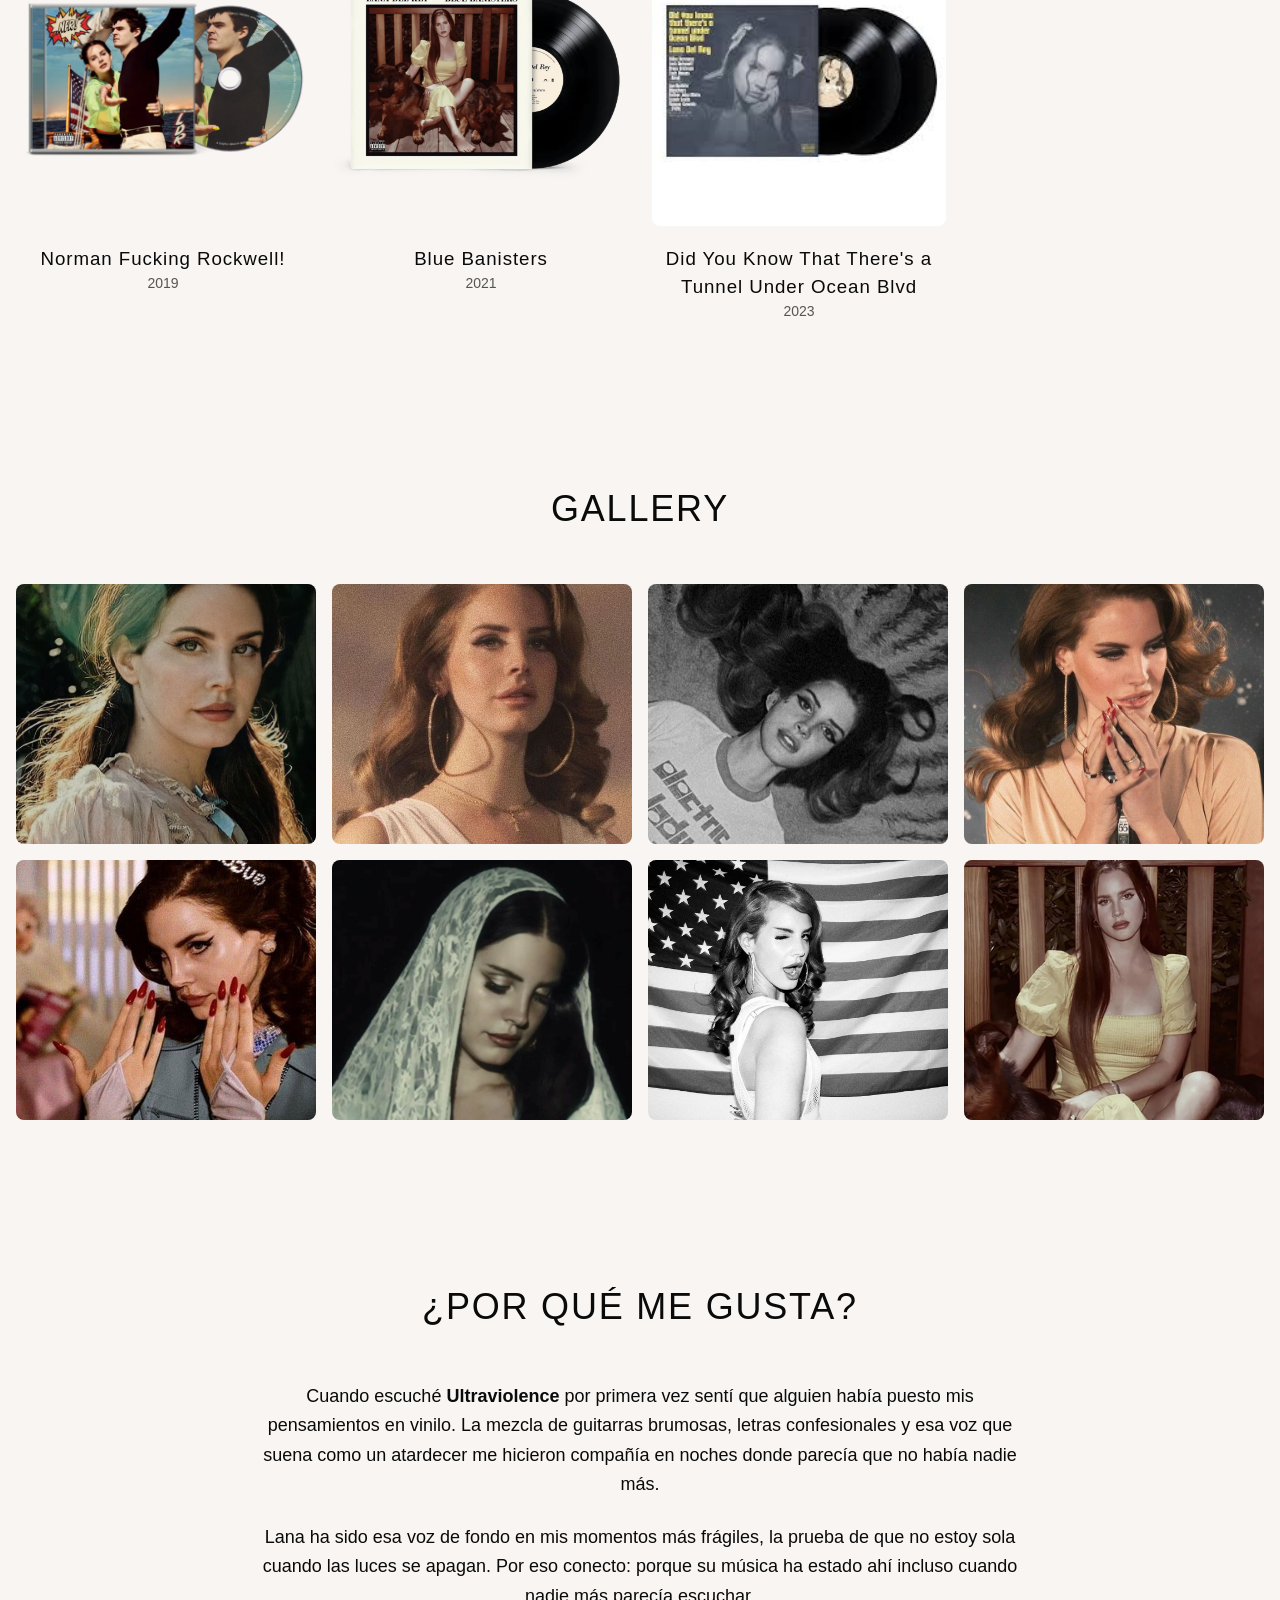
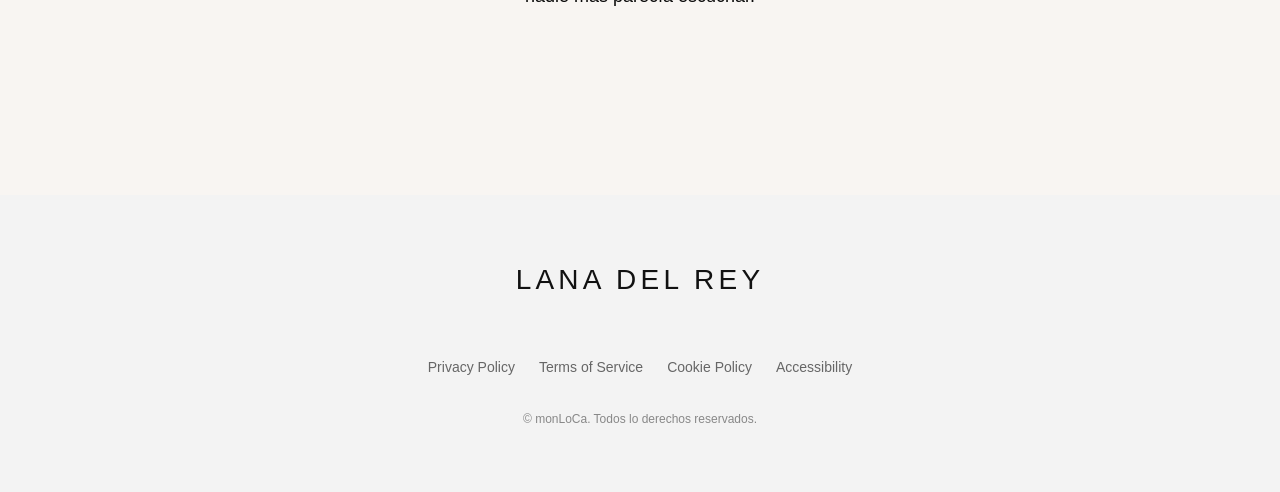
==== commit 0954e509: "ppppppppppppppppppppp" ====
--- a/index.html
+++ b/index.html
@@ -223,7 +223,7 @@
           <h2
             class="text-3xl md-text-4xl font-light tracking-wider text-center mb-12"
           >
-            como conecto?
+            ¿POR QUÉ ME GUSTA?
           </h2>
           <div class="max-w-3xl mx-auto text-center">
             <p class="text-lg leading-relaxed mb-6">
@@ -272,14 +272,6 @@
           <a href="#">Accessibility</a>
         </div>
 
-        <div class="newsletter">
-          <p>Subscribe to the newsletter for exclusive updates and content</p>
-          <div style="display: flex; justify-content: center; gap: 0">
-            <input type="email" placeholder="Your email address" />
-            <button>Subscribe</button>
-          </div>
-        </div>
-
         <div class="copyright">
           &copy; <span id="year"></span> monLoCa. Todos lo derechos reservados.
         </div>
@@ -291,5 +283,10 @@
     <script src="JS/nav-bar.js"></script>
     <script src="JS/discograhpy.js"></script>
     <script src="JS/gallery.js"></script>
+    <script src="https://unpkg.com/feather-icons/dist/feather.min.js"></script>
+    <script>
+      // reemplaza todos los <i data-feather="...">
+      feather.replace();
+    </script>
   </body>
 </html>
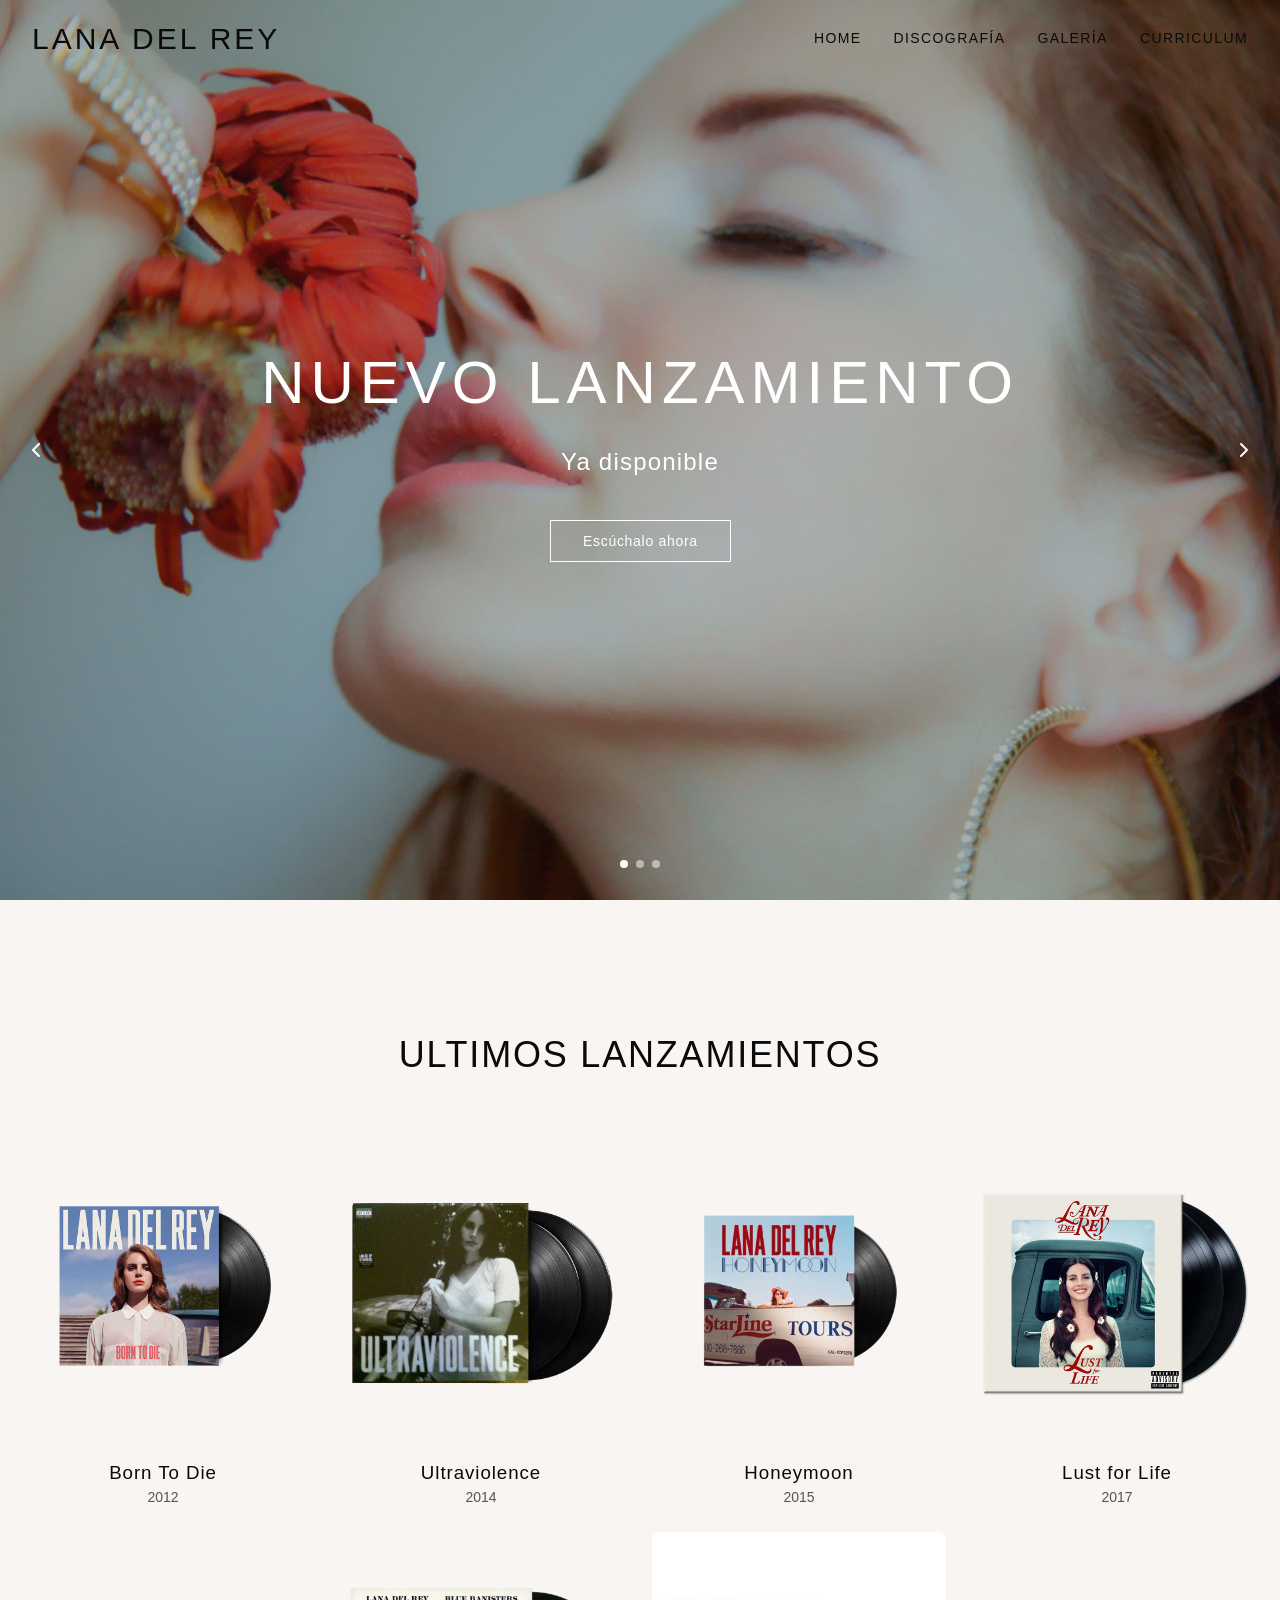
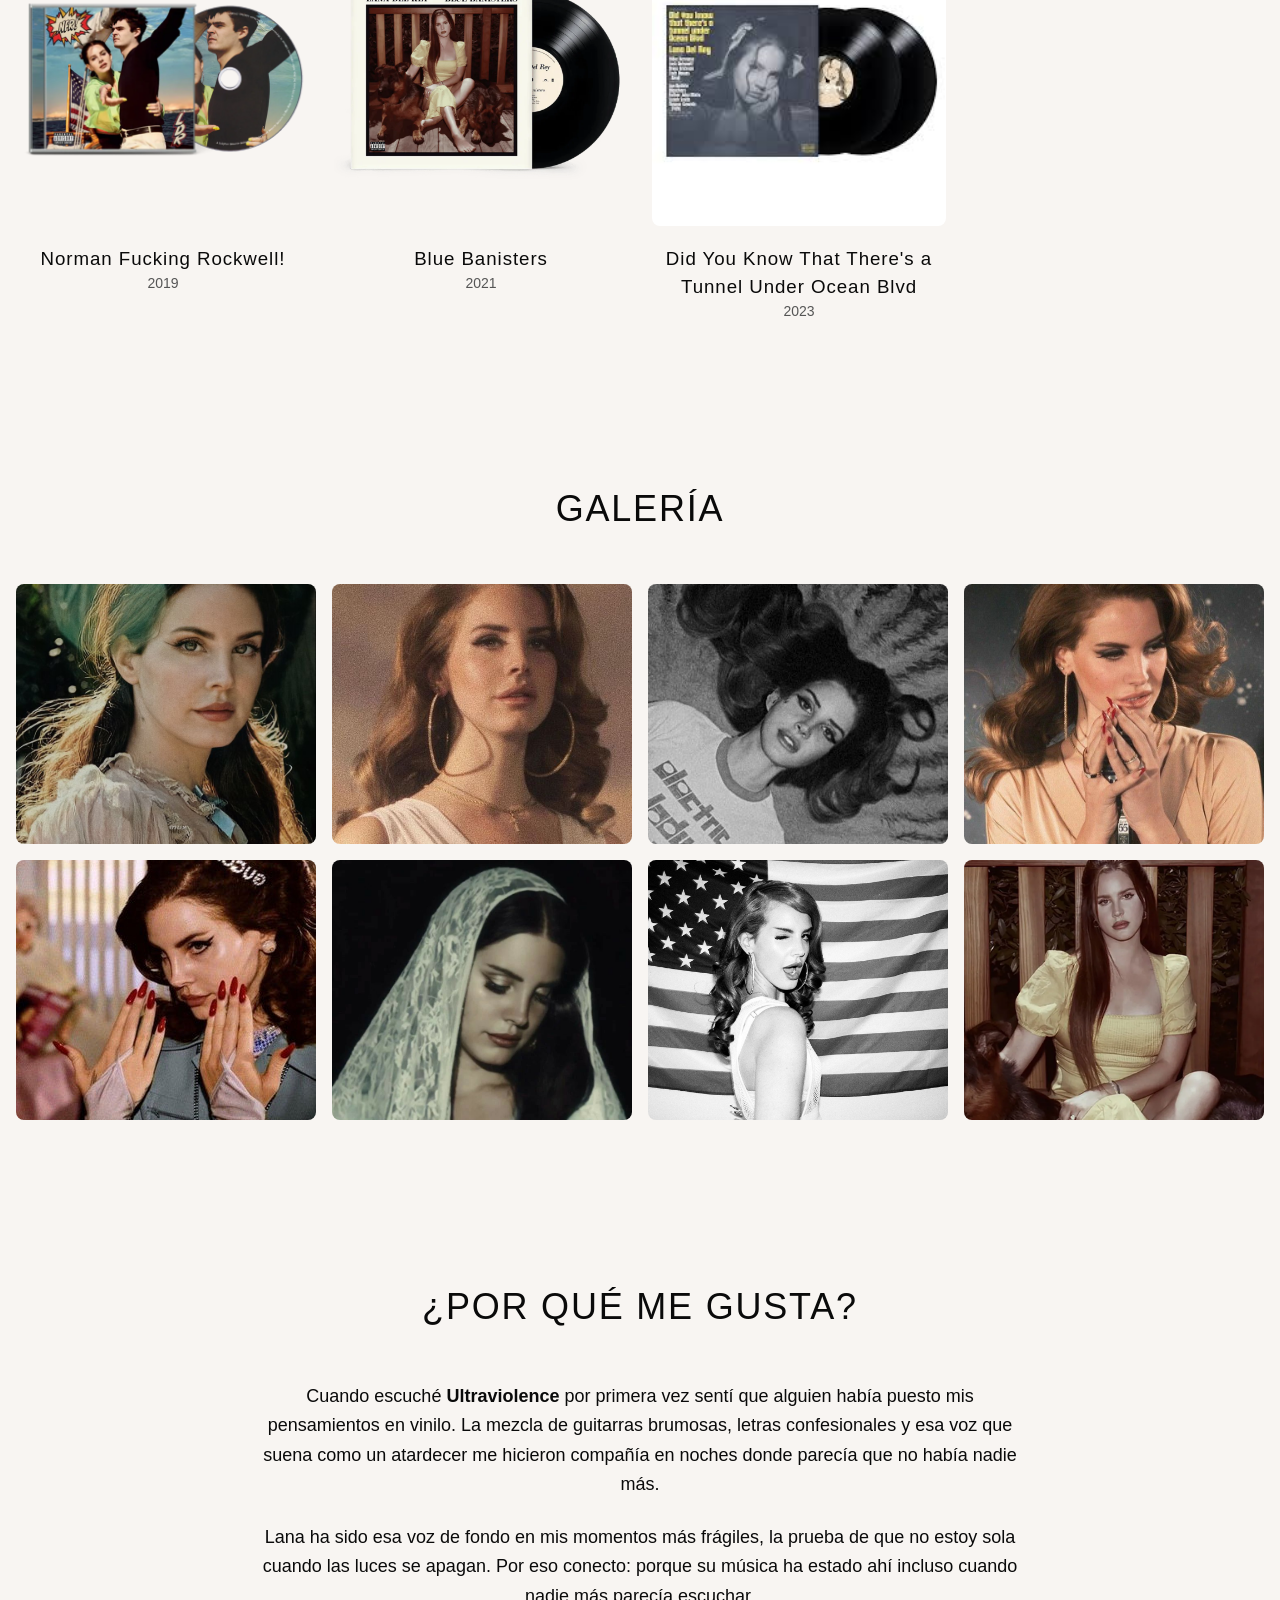
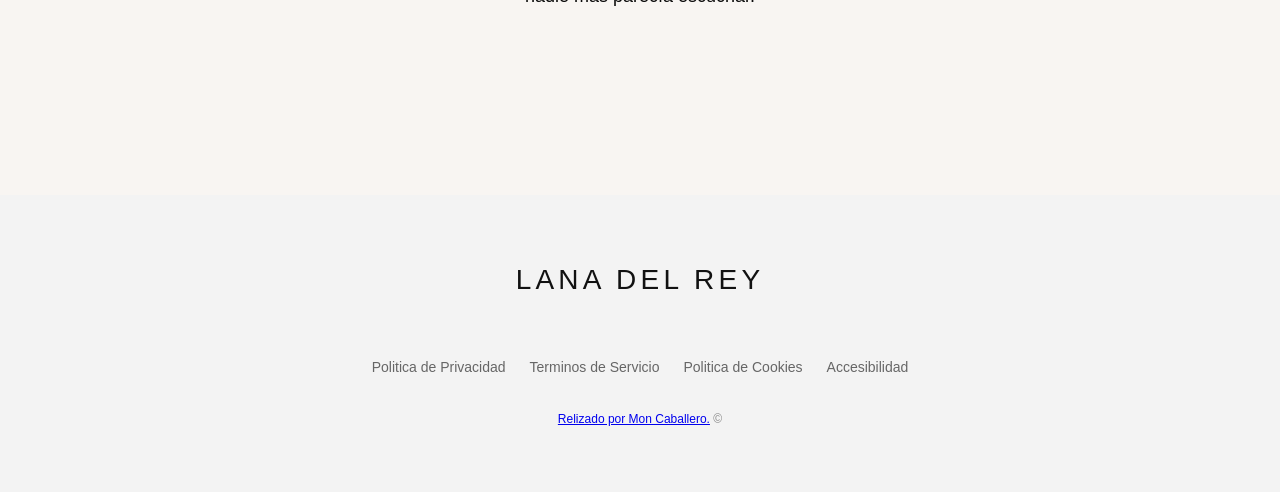
==== commit 45a310d5: "ya con curiiciuiuoi" ====
--- a/index.html
+++ b/index.html
@@ -23,7 +23,7 @@
               <a href="#" class="navbar-desktop-link">HOME</a>
               <a href="#music" class="navbar-desktop-link">DISCOGRAFÍA</a>
               <a href="#gallery" class="navbar-desktop-link">GALERÍA</a>
-              <a href="#connection" class="navbar-desktop-link">OPINION</a>
+              <a href="curriculum.html" class="navbar-desktop-link">CURRICULUM</a>
             </div>
 
             <button class="navbar-mobile-button" id="mobile-menu-open">
@@ -75,8 +75,8 @@
           <a href="#gallery" class="navbar-mobile-link" data-mobile-link
             >GALERÍA</a
           >
-          <a href="#connection" class="navbar-mobile-link" data-mobile-link
-            >OPINION</a
+          <a href="curriculum.html" class="navbar-mobile-link" data-mobile-link
+            >CURRICULUM</a
           >
         </div>
       </div>
@@ -93,10 +93,10 @@
           </div>
           <div class="hero-content">
             <div class="hero-text">
-              <h1 class="hero-title">NUEVO ÁLBUM</h1>
+              <h1 class="hero-title">NUEVO LANZAMIENTO</h1>
               <p class="hero-subtitle">Ya disponible</p>
               <a
-                href="https://lanadelrey.lnk.to/DYKTTaTOOB"
+                href="https://open.spotify.com/intl-es/album/2pOID04Y4JnuqDtCmB8JIw?si=FbeUJHQkQZ6pOBNaAGcKeg"
                 target="_blank"
                 rel="noopener"
               >
@@ -116,14 +116,14 @@
           </div>
           <div class="hero-content">
             <div class="hero-text">
-              <h1 class="hero-title">SUMMERTIME SADNESS</h1>
-              <p class="hero-subtitle">Video oficial en YouTube</p>
+              <h1 class="hero-title">SITIO OFICIAL</h1>
+              <p class="hero-subtitle">Sociales, Merch, Fechas</p>
               <a
-                href="https://www.youtube.com/watch?v=nVjsGKrE6E8"
+                href="https://www.lanadelrey.com"
                 target="_blank"
                 rel="noopener"
               >
-                <button class="hero-button">Ver videoclip</button>
+                <button class="hero-button">Visita el sitio</button>
               </a>
             </div>
           </div>
@@ -142,7 +142,7 @@
               <h1 class="hero-title">MERCH OFICIAL</h1>
               <p class="hero-subtitle">Colección edición limitada</p>
               <a
-                href="https://store.lanadelrey.com"
+                href="https://shoplanadelrey.com/?utm_source=Original&utm_campaign=LanaDelRey20230222&utm_medium=direct&utm_referrer=direct&utm_board=lana-del-rey-8031&utm_country=GB&utm_linkurl=lanadelrey.lnk.to%2Foceanblvdmerch&lf=d4579b8fae1991f1d3da0aab941a9e54"
                 target="_blank"
                 rel="noopener"
               >
@@ -199,7 +199,7 @@
           <h2
             class="text-3xl md-text-4xl font-light tracking-wider text-center mb-12"
           >
-            LATEST RELEASES
+            ULTIMOS LANZAMIENTOS
           </h2>
           <div id="discography" class="discography"></div>
         </section>
@@ -209,7 +209,7 @@
           <h2
             class="text-3xl md-text-4xl font-light tracking-wider text-center mb-12"
           >
-            GALLERY
+            GALERÍA
           </h2>
           <div id="gallery-container" class="gallery"></div>
         </section>
@@ -248,32 +248,30 @@
         <a href="index.html" class="brand">LANA DEL REY</a>
 
         <div class="social-icons">
-          <a href="https://instagram.com" aria-label="Instagram"
+          <a href="https://www.instagram.com/honeymoon/" aria-label="Instagram"
             ><i data-feather="instagram"></i
           ></a>
-          <a href="https://twitter.com" aria-label="Twitter"
-            ><i data-feather="twitter"></i
-          ></a>
-          <a href="https://youtube.com" aria-label="YouTube"
+          <a href="https://www.youtube.com/lanadelrey" aria-label="YouTube"
             ><i data-feather="youtube"></i
           ></a>
-          <a href="https://facebook.com" aria-label="Facebook"
+          <a href="https://www.facebook.com/lanadelrey" aria-label="Facebook"
             ><i data-feather="facebook"></i
           ></a>
-          <a href="https://spotify.com" aria-label="Spotify"
+          <a href="https://open.spotify.com/artist/00FQb4jTyendYWaN8pK0wa?play=true&utm_source=open.spotify.com&utm_medium=open" aria-label="Spotify"
             ><i data-feather="music"></i
           ></a>
         </div>
 
         <div class="links">
-          <a href="#">Privacy Policy</a>
-          <a href="#">Terms of Service</a>
-          <a href="#">Cookie Policy</a>
-          <a href="#">Accessibility</a>
+          <a href="#">Politica de Privacidad</a>
+          <a href="#">Terminos de Servicio</a>
+          <a href="#">Politica de Cookies</a>
+          <a href="#">Accesibilidad</a>
         </div>
 
         <div class="copyright">
-          &copy; <span id="year"></span> monLoCa. Todos lo derechos reservados.
+          <a href="curriculum.html">Relizado por Mon Caballero.</a>
+          &copy; <span id="year"></span> 
         </div>
       </footer>
     </main>
@@ -285,7 +283,6 @@
     <script src="JS/gallery.js"></script>
     <script src="https://unpkg.com/feather-icons/dist/feather.min.js"></script>
     <script>
-      // reemplaza todos los <i data-feather="...">
       feather.replace();
     </script>
   </body>
